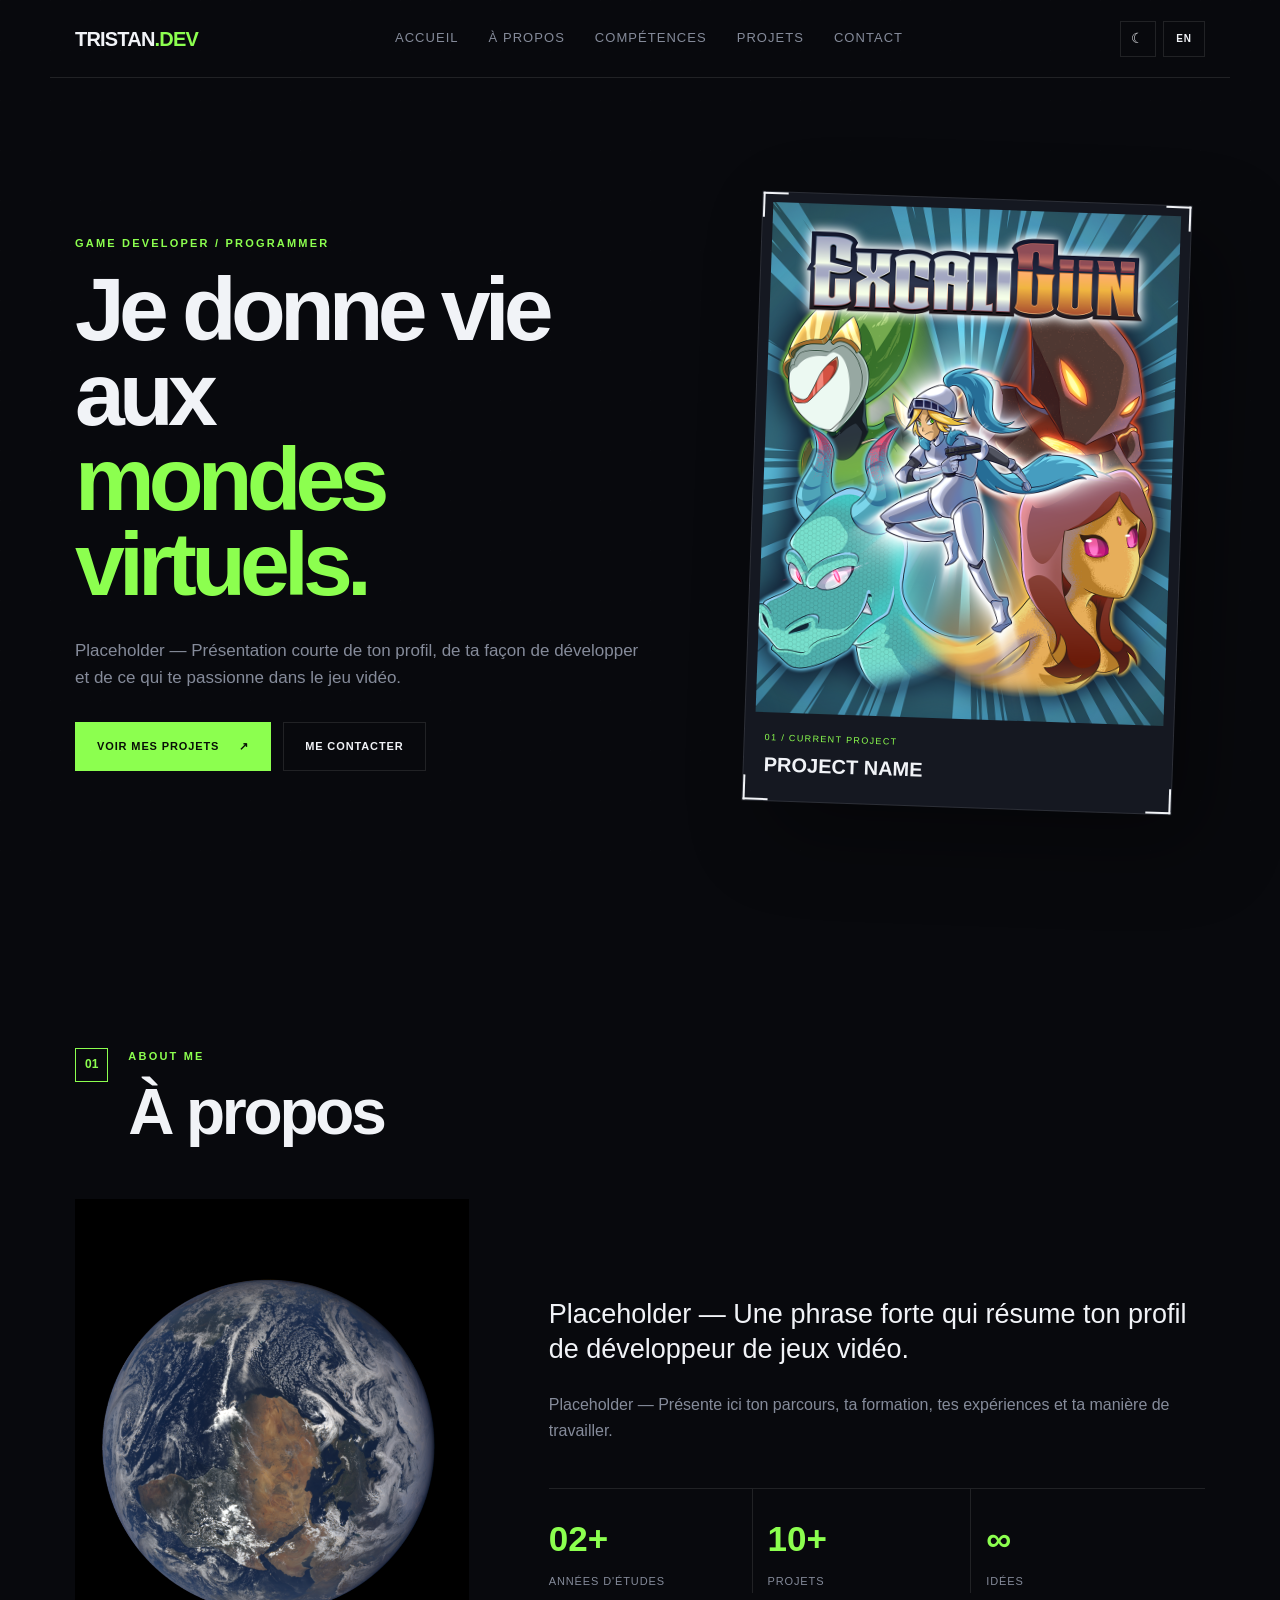
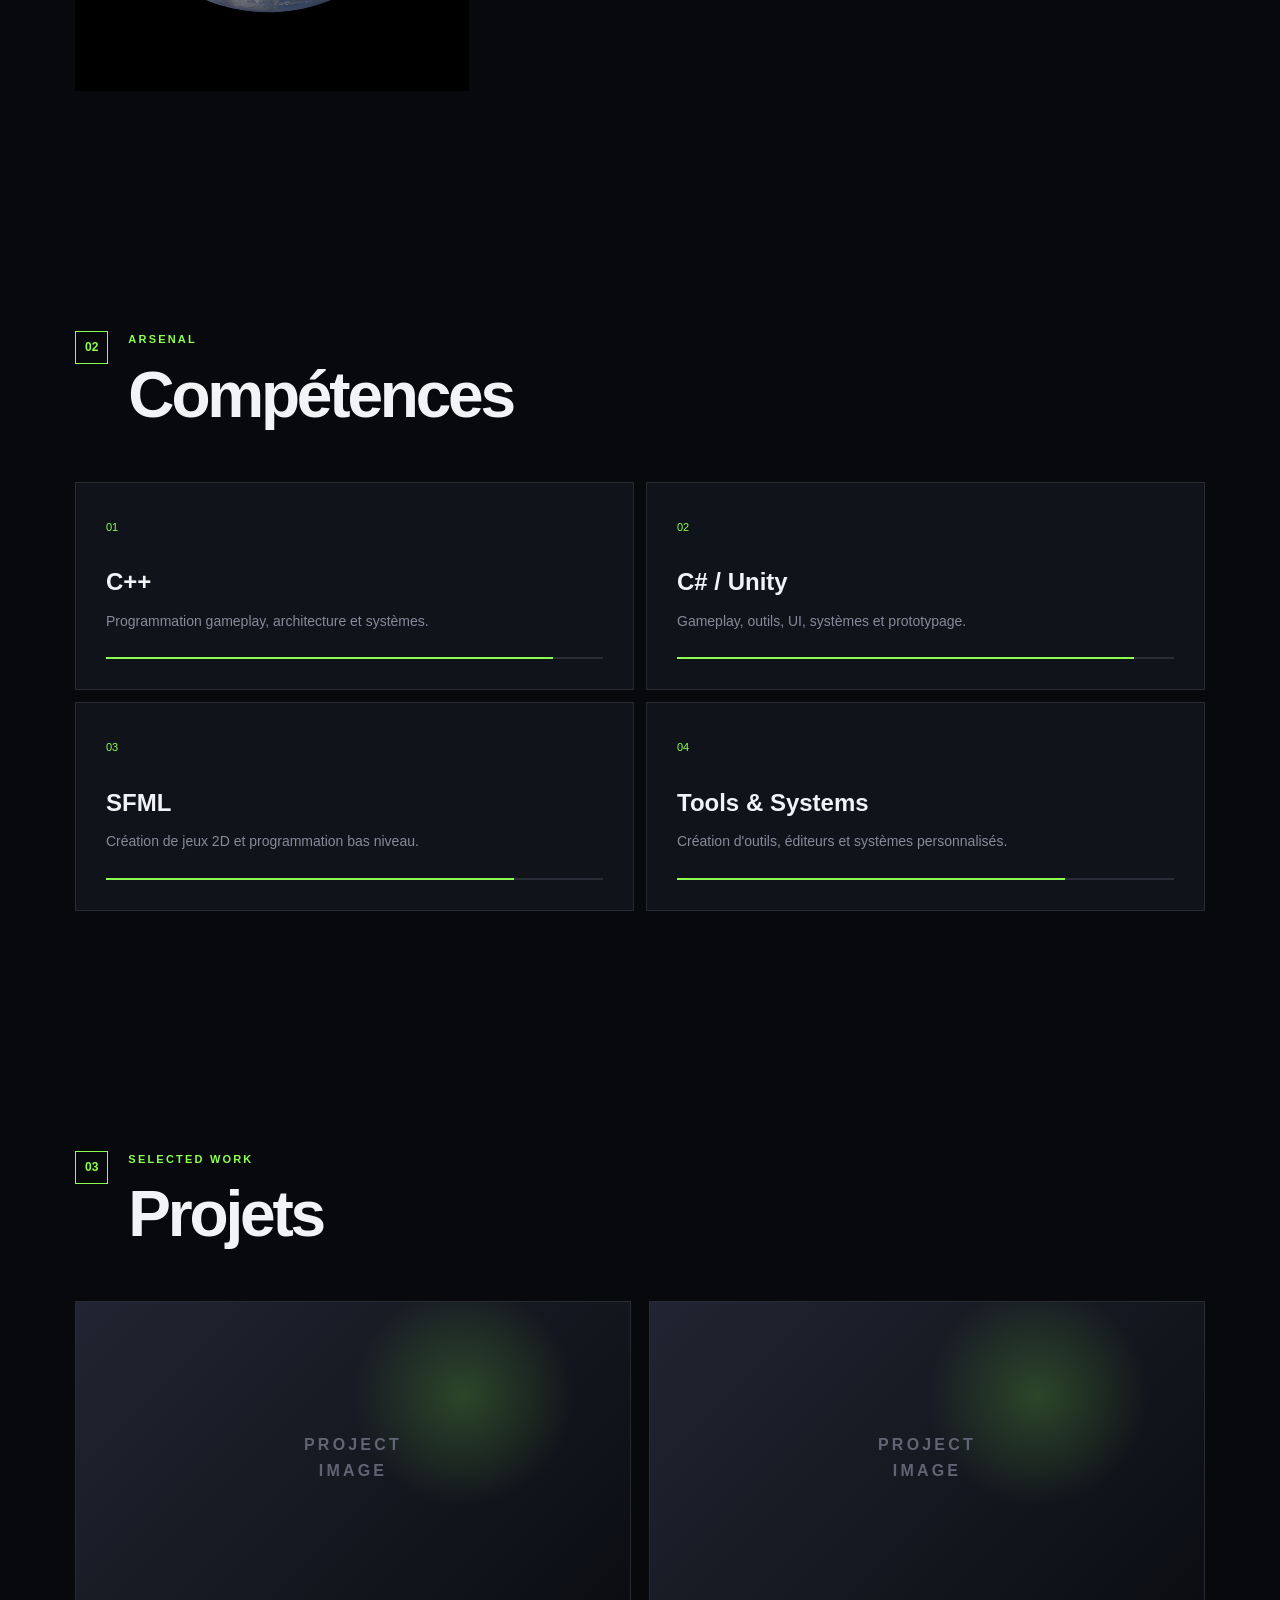
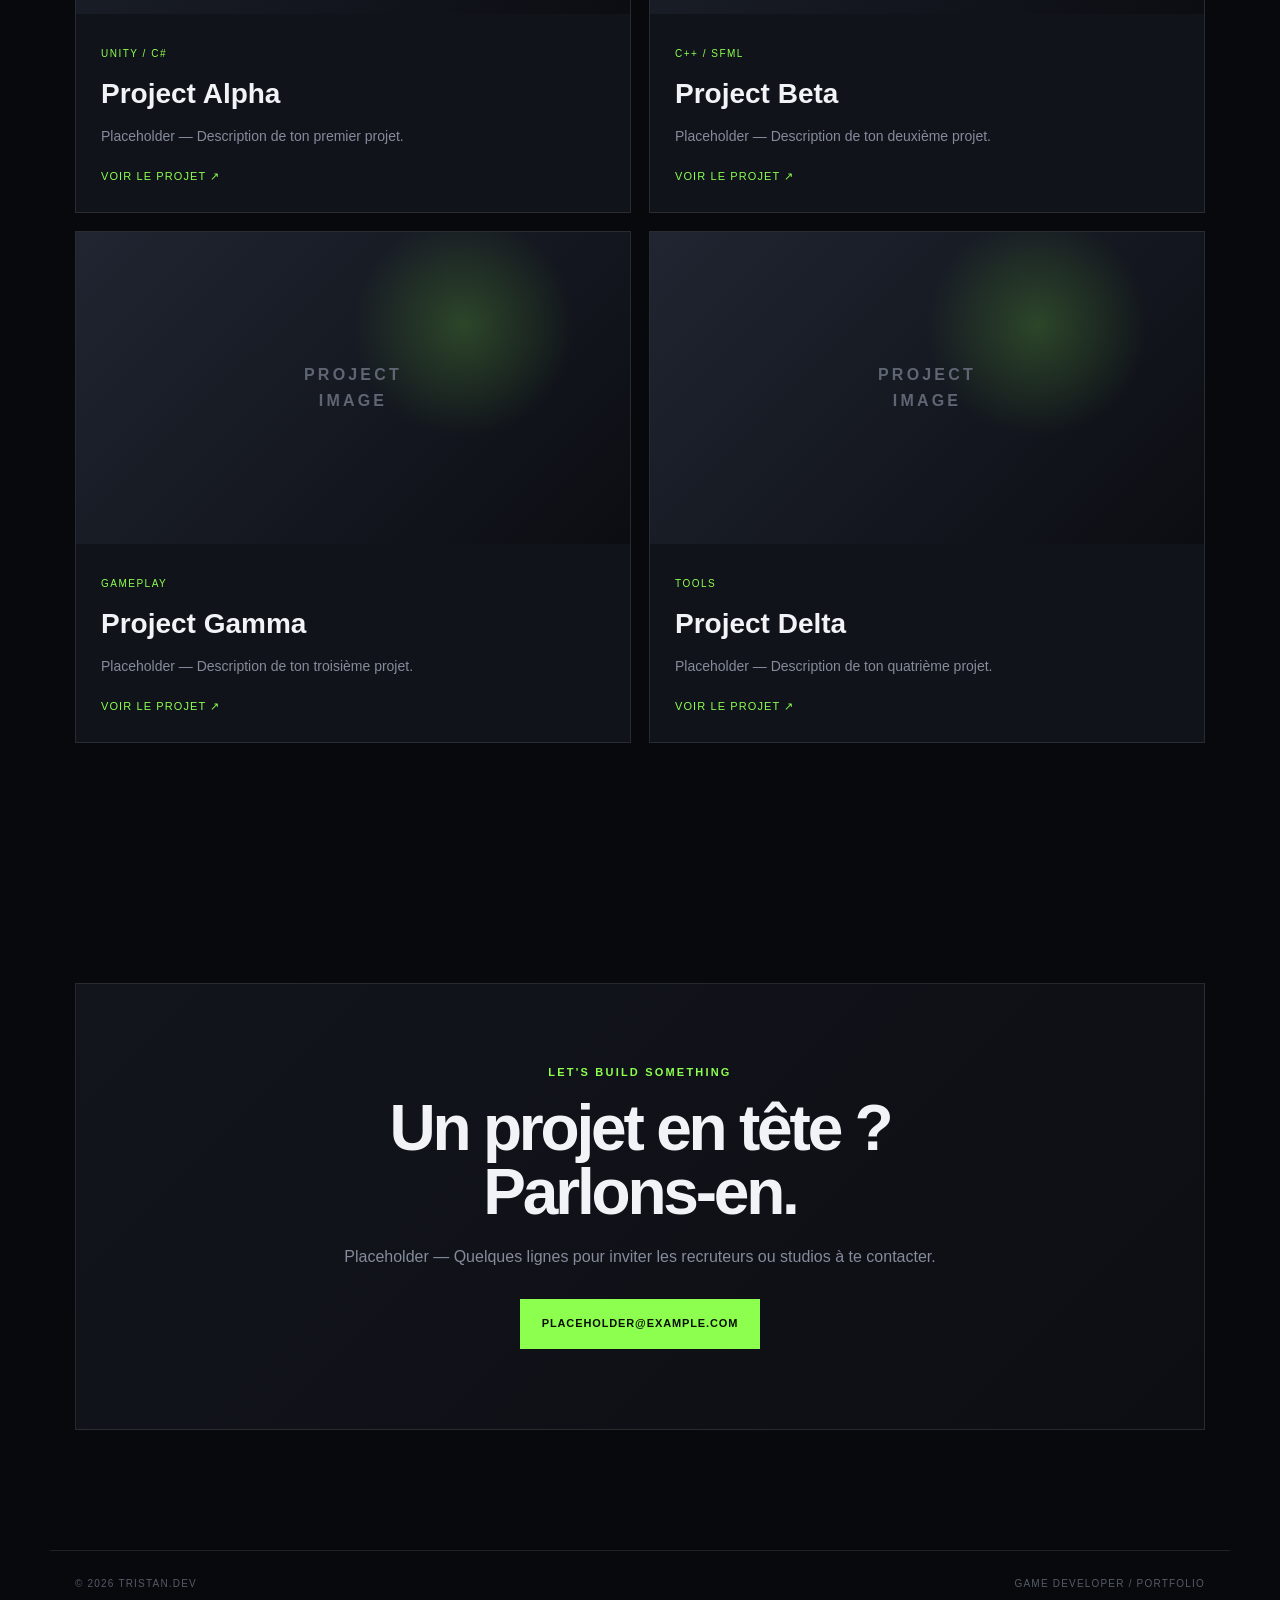
==== index.html @ 1a041ca6 "Update index.html" ====
<!DOCTYPE html>
<html lang="fr">
<head>
    <meta charset="UTF-8">
    <meta name="viewport" content="width=device-width, initial-scale=1.0">
    <meta name="description" content="Portfolio de développeur de jeux vidéo">
    <title>Portfolio — Game Developer</title>
    <link rel="stylesheet" href="css/style.css">
</head>
<body>
    <div class="background-grid"></div>

    <header class="site-header">
        <a href="#home" class="logo">TRISTAN<span>.DEV</span></a>
        <button class="mobile-menu" aria-label="Ouvrir le menu">☰</button>
        <nav class="main-nav">
            <a href="#home" data-i18n="nav-home">Accueil</a>
            <a href="#about" data-i18n="nav-about">À propos</a>
            <a href="#skills" data-i18n="nav-skills">Compétences</a>
            <a href="#projects" data-i18n="nav-projects">Projets</a>
            <a href="#contact" data-i18n="nav-contact">Contact</a>
        </nav>
        <div class="site-controls">
            <button id="theme-toggle" class="control-button" type="button" aria-label="Changer de thème">
                <span id="theme-icon">☾</span>
            </button>
            <button id="language-toggle" class="control-button language-button" type="button" aria-label="Changer de langue">
                <span id="language-label">EN</span>
            </button>
        </div>
    </header>

    <main>
        <section id="home" class="hero section">
            <div class="hero-content">
                <p class="eyebrow" data-content="hero-eyebrow">GAME DEVELOPER / PROGRAMMER</p>
                <h1 data-content="hero-title">Je donne vie aux<br><span>mondes virtuels.</span></h1>
                <p class="hero-text" data-content="hero-text">
                    Placeholder — Présentation courte de ton profil, de ta façon de développer
                    et de ce qui te passionne dans le jeu vidéo.
                </p>
                <div class="hero-actions">
                    <a href="#projects" class="button primary" data-i18n="hero-project-button">Voir mes projets <span>↗</span></a>
                    <a href="#contact" class="button secondary" data-i18n="hero-contact-button">Me contacter</a>
                </div>
            </div>
            <div class="hero-visual">
                <div class="game-card">
                    <div class="card-corner top-left"></div>
                    <div class="card-corner top-right"></div>
                    <div class="card-corner bottom-left"></div>
                    <div class="card-corner bottom-right"></div>
                    <div class="game-card-image placeholder-image" style="background-image:url('assets/Excaligun_display.png');background-size:cover;background-position:center"></div>
                    <div class="game-card-info">
                        <span>01 / CURRENT PROJECT</span>
                        <strong>PROJECT NAME</strong>
                    </div>
                </div>
            </div>
        </section>

        <section id="about" class="section about">
            <div class="section-heading">
                <span class="section-number">01</span>
                <div>
                    <p class="eyebrow" data-i18n="about-eyebrow">ABOUT ME</p>
                    <h2 data-i18n="about-title">À propos</h2>
                </div>
            </div>
            <div class="about-grid">
                    <div class="game-card-image placeholder-image" style="background-image:url('assets/Planete.png');background-size:cover;background-position:center"></div>
                <div class="about-content">
                    <p class="large-text" data-content="about-intro">
                        Placeholder — Une phrase forte qui résume ton profil de développeur de jeux vidéo.
                    </p>
                    <p data-content="about-text">
                        Placeholder — Présente ici ton parcours, ta formation, tes expériences et ta
                        manière de travailler. Tu pourras modifier ce texte directement depuis
                        l'administration.
                    </p>
                    <div class="stats">
                        <div><strong data-content="stat-1-value">02+</strong><span data-content="stat-1-label">Années d'études</span></div>
                        <div><strong data-content="stat-2-value">10+</strong><span data-content="stat-2-label">Projets</span></div>
                        <div><strong data-content="stat-3-value">∞</strong><span data-content="stat-3-label">Idées</span></div>
                    </div>
                </div>
            </div>
        </section>

        <section id="skills" class="section skills">
            <div class="section-heading">
                <span class="section-number">02</span>
                <div>
                    <p class="eyebrow" data-i18n="skills-eyebrow">ARSENAL</p>
                    <h2 data-i18n="skills-title">Compétences</h2>
                </div>
            </div>
            <div class="skills-grid" id="skills-list">
                <article class="skill-card">
                    <span class="skill-index">01</span>
                    <h3>C++</h3>
                    <p>Programmation gameplay, architecture et systèmes.</p>
                    <div class="skill-line"><span style="width: 90%"></span></div>
                </article>
                <article class="skill-card">
                    <span class="skill-index">02</span>
                    <h3>C# / Unity</h3>
                    <p>Gameplay, outils, UI, systèmes et prototypage.</p>
                    <div class="skill-line"><span style="width: 92%"></span></div>
                </article>
                <article class="skill-card">
                    <span class="skill-index">03</span>
                    <h3>SFML</h3>
                    <p>Création de jeux 2D et programmation bas niveau.</p>
                    <div class="skill-line"><span style="width: 82%"></span></div>
                </article>
                <article class="skill-card">
                    <span class="skill-index">04</span>
                    <h3>Tools & Systems</h3>
                    <p>Création d'outils, éditeurs et systèmes personnalisés.</p>
                    <div class="skill-line"><span style="width: 78%"></span></div>
                </article>
            </div>
        </section>

        <section id="projects" class="section projects">
            <div class="section-heading">
                <span class="section-number">03</span>
                <div>
                    <p class="eyebrow" data-i18n="projects-eyebrow">SELECTED WORK</p>
                    <h2 data-i18n="projects-title">Projets</h2>
                </div>
            </div>
            <div class="projects-grid" id="projects-list"></div>
        </section>

        <section id="contact" class="section contact">
            <div class="contact-box">
                <p class="eyebrow" data-i18n="contact-eyebrow">LET'S BUILD SOMETHING</p>
                <h2 data-content="contact-title">Un projet en tête ?<br><span>Parlons-en.</span></h2>
                <p data-content="contact-text">
                    Placeholder — Quelques lignes pour inviter les recruteurs ou studios à te contacter.
                </p>
                <a class="button primary" data-content-href="contact-email" href="mailto:placeholder@example.com">
                    placeholder@example.com <span>↗</span>
                </a>
            </div>
        </section>
    </main>

    <footer>
        <span>© <span id="year"></span> TRISTAN.DEV</span>
        <span>GAME DEVELOPER / PORTFOLIO</span>
    </footer>

    <script src="js/main.js"></script>
</body>
</html>
---- css/style.css ----
:root {
    --bg: #08090d;
    --bg-light: #10121a;
    --panel: #11131b;
    --panel-hover: #171a24;
    --text: #f1f3f7;
    --muted: #858b9a;
    --accent: #8cff4f;
    --accent-dark: #5dbd32;
    --border: rgba(255,255,255,.10);
    --max-width: 1180px;
}

* { box-sizing: border-box; margin: 0; padding: 0; }
html { scroll-behavior: smooth; }
body {
    background: var(--bg);
    color: var(--text);
    font-family: Inter, Arial, sans-serif;
    line-height: 1.6;
    overflow-x: hidden;
}
a { color: inherit; text-decoration: none; }
button, input, textarea { font: inherit; }
.background-grid {
    position: fixed; inset: 0; pointer-events: none; opacity: .28; z-index: -1;
    background-image: linear-gradient(rgba(255,255,255,.025) 1px, transparent 1px),
                      linear-gradient(90deg, rgba(255,255,255,.025) 1px, transparent 1px);
    background-size: 50px 50px;
}
.site-header {
    height: 78px; display: flex; align-items: center; justify-content: space-between;
    max-width: var(--max-width); margin: auto; padding: 0 25px;
    border-bottom: 1px solid var(--border);
}
.logo { font-weight: 900; letter-spacing: -.04em; font-size: 20px; }
.logo span, h1 span, h2 span { color: var(--accent); }
.main-nav { display: flex; gap: 30px; }
.main-nav a { color: var(--muted); font-size: 13px; text-transform: uppercase; letter-spacing: .08em; transition: color .2s; }
.main-nav a:hover { color: var(--accent); }
.mobile-menu { display: none; background: none; border: 0; color: white; font-size: 24px; }
.section { max-width: var(--max-width); margin: auto; padding: 120px 25px; }
.hero { min-height: calc(100vh - 78px); display: grid; grid-template-columns: 1.1fr .9fr; align-items: center; gap: 70px; }
.eyebrow { color: var(--accent); font-size: 11px; letter-spacing: .2em; font-weight: 800; margin-bottom: 14px; }
h1 { font-size: clamp(48px, 7vw, 90px); line-height: .95; letter-spacing: -.065em; }
.hero-text { color: var(--muted); max-width: 580px; margin: 30px 0; font-size: 17px; }
.hero-actions { display: flex; gap: 12px; flex-wrap: wrap; }
.button {
    display: inline-flex; align-items: center; gap: 20px; padding: 15px 21px;
    border: 1px solid var(--border); text-transform: uppercase; letter-spacing: .08em;
    font-size: 11px; font-weight: 800; transition: .2s;
}
.button.primary { background: var(--accent); color: #081006; border-color: var(--accent); }
.button.primary:hover { background: white; border-color: white; }
.button.secondary:hover { border-color: var(--accent); color: var(--accent); }
.hero-visual { display: flex; justify-content: center; }
.game-card {
    width: min(100%, 430px); padding: 10px; background: #151821;
    border: 1px solid var(--border); transform: rotate(2deg); position: relative;
    box-shadow: 30px 30px 80px rgba(0,0,0,.35);
}
.placeholder-image {
    background:
      radial-gradient(circle at 70% 30%, rgba(140,255,79,.20), transparent 25%),
      linear-gradient(135deg, #202531, #0b0d12);
    display: grid; place-items: center; color: #5f6573;
    text-align: center; font-weight: 900; letter-spacing: .2em;
}
.game-card-image { aspect-ratio: 4/5; }
.game-card-info { padding: 18px 10px 10px; display: grid; gap: 4px; }
.game-card-info span { font-size: 9px; color: var(--accent); letter-spacing: .15em; }
.game-card-info strong { font-size: 20px; }
.card-corner { position: absolute; width: 25px; height: 25px; border-color: var(--accent); z-index: 2; }
.top-left { top: 0; left: 0; border-top: 2px solid; border-left: 2px solid; }
.top-right { top: 0; right: 0; border-top: 2px solid; border-right: 2px solid; }
.bottom-left { bottom: 0; left: 0; border-bottom: 2px solid; border-left: 2px solid; }
.bottom-right { bottom: 0; right: 0; border-bottom: 2px solid; border-right: 2px solid; }
.section-heading { display: flex; gap: 20px; align-items: flex-start; margin-bottom: 55px; }
.section-number { font-size: 12px; color: var(--accent); font-weight: 800; border: 1px solid var(--accent); padding: 6px 9px; }
h2 { font-size: clamp(38px, 5vw, 64px); line-height: 1; letter-spacing: -.05em; }
.about-grid { display: grid; grid-template-columns: .75fr 1.25fr; gap: 80px; align-items: center; }
.about-image { aspect-ratio: 4/5; max-height: 500px; }
.large-text { font-size: 27px; line-height: 1.3; margin-bottom: 25px; }
.about-content > p:not(.large-text) { color: var(--muted); }
.stats { display: grid; grid-template-columns: repeat(3, 1fr); margin-top: 45px; border-top: 1px solid var(--border); }
.stats div { padding: 22px 15px 0 0; border-right: 1px solid var(--border); margin-right: 15px; }
.stats div:last-child { border: 0; }
.stats strong { display: block; font-size: 35px; color: var(--accent); }
.stats span { color: var(--muted); font-size: 11px; text-transform: uppercase; letter-spacing: .08em; }
.skills-grid { display: grid; grid-template-columns: repeat(2, 1fr); gap: 12px; }
.skill-card { background: var(--panel); border: 1px solid var(--border); padding: 30px; transition: .25s; }
.skill-card:hover { background: var(--panel-hover); transform: translateY(-4px); border-color: rgba(140,255,79,.35); }
.skill-index { color: var(--accent); font-size: 11px; }
.skill-card h3 { margin: 25px 0 8px; font-size: 24px; }
.skill-card p { color: var(--muted); font-size: 14px; }
.skill-line { height: 2px; background: #292d38; margin-top: 25px; }
.skill-line span { display: block; height: 100%; background: var(--accent); }
.projects-grid { display: grid; grid-template-columns: repeat(2, 1fr); gap: 18px; }
.project-card { border: 1px solid var(--border); background: var(--panel); overflow: hidden; transition: .25s; }
.project-card:hover { transform: translateY(-5px); border-color: rgba(140,255,79,.4); }
.project-image { aspect-ratio: 16/9; }
.project-body { padding: 25px; }
.project-meta { color: var(--accent); font-size: 10px; text-transform: uppercase; letter-spacing: .15em; }
.project-body h3 { font-size: 28px; margin: 8px 0; }
.project-body p { color: var(--muted); font-size: 14px; }
.project-link { display: inline-block; margin-top: 20px; font-size: 11px; color: var(--accent); text-transform: uppercase; letter-spacing: .1em; }
.contact-box { border: 1px solid var(--border); background: linear-gradient(135deg, #12151c, #0c0e13); padding: 80px; text-align: center; }
.contact-box h2 { margin-bottom: 20px; }
.contact-box p:not(.eyebrow) { color: var(--muted); max-width: 600px; margin: auto auto 30px; }
footer { max-width: var(--max-width); margin: auto; padding: 25px; border-top: 1px solid var(--border); display: flex; justify-content: space-between; color: #555b68; font-size: 10px; letter-spacing: .12em; }
@media(max-width: 800px) {
    .main-nav { display: none; position: absolute; top: 78px; left: 0; right: 0; background: #090a0e; padding: 20px 25px; flex-direction: column; border-bottom: 1px solid var(--border); z-index: 10; }
    .main-nav.open { display: flex; }
    .mobile-menu { display: block; }
    .hero { grid-template-columns: 1fr; padding-top: 80px; }
    .hero-visual { display: none; }
    .about-grid { grid-template-columns: 1fr; gap: 35px; }
    .about-image { max-width: 350px; }
    .skills-grid, .projects-grid { grid-template-columns: 1fr; }
    .contact-box { padding: 45px 25px; }
}


/* Theme & language controls */
.site-controls {
    display: flex;
    align-items: center;
    gap: 7px;
    margin-left: 20px;
}
.control-button {
    width: 36px;
    height: 36px;
    border: 1px solid var(--border);
    background: transparent;
    color: var(--text);
    display: grid;
    place-items: center;
    cursor: pointer;
    font-size: 14px;
    transition: .2s;
}
.control-button:hover {
    border-color: var(--accent);
    color: var(--accent);
}
.language-button {
    width: 42px;
    font-size: 10px;
    font-weight: 800;
    letter-spacing: .08em;
}
body.light-theme {
    --bg: #f2f3f5;
    --bg-light: #ffffff;
    --panel: #ffffff;
    --panel-hover: #f7f8fa;
    --text: #111318;
    --muted: #646a76;
    --border: rgba(0,0,0,.12);
}
body.light-theme .background-grid {
    opacity: .45;
    background-image:
        linear-gradient(rgba(0,0,0,.035) 1px, transparent 1px),
        linear-gradient(90deg, rgba(0,0,0,.035) 1px, transparent 1px);
}
body.light-theme .game-card {
    background: #e7e9ed;
    box-shadow: 30px 30px 80px rgba(0,0,0,.10);
}
body.light-theme .placeholder-image {
    background:
        radial-gradient(circle at 70% 30%, rgba(93,189,50,.18), transparent 25%),
        linear-gradient(135deg, #e5e7eb, #f7f8fa);
    color: #8b919d;
}
body.light-theme .skill-line {
    background: #dfe2e7;
}
body.light-theme .contact-box {
    background: linear-gradient(135deg, #ffffff, #eef0f3);
}
@media(max-width: 800px) {
    .site-controls {
        margin-left: auto;
        margin-right: 12px;
    }
}
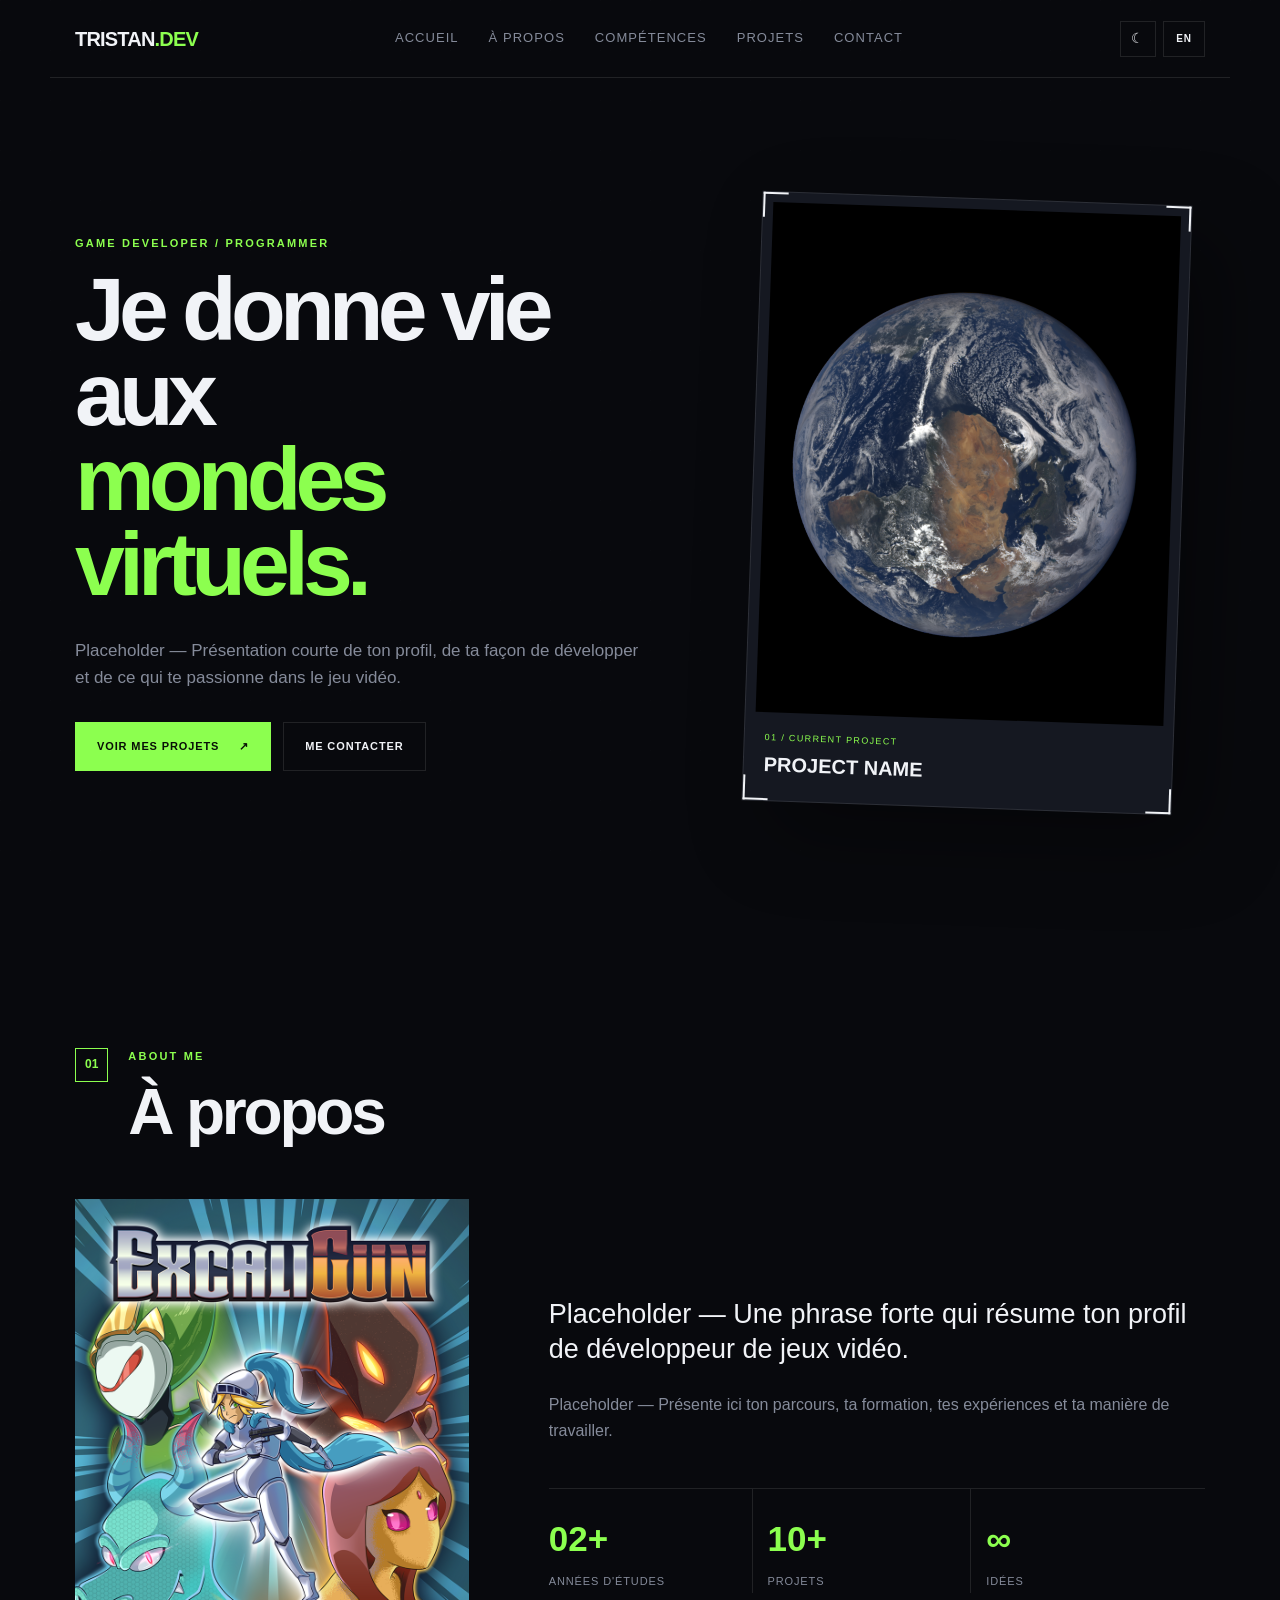
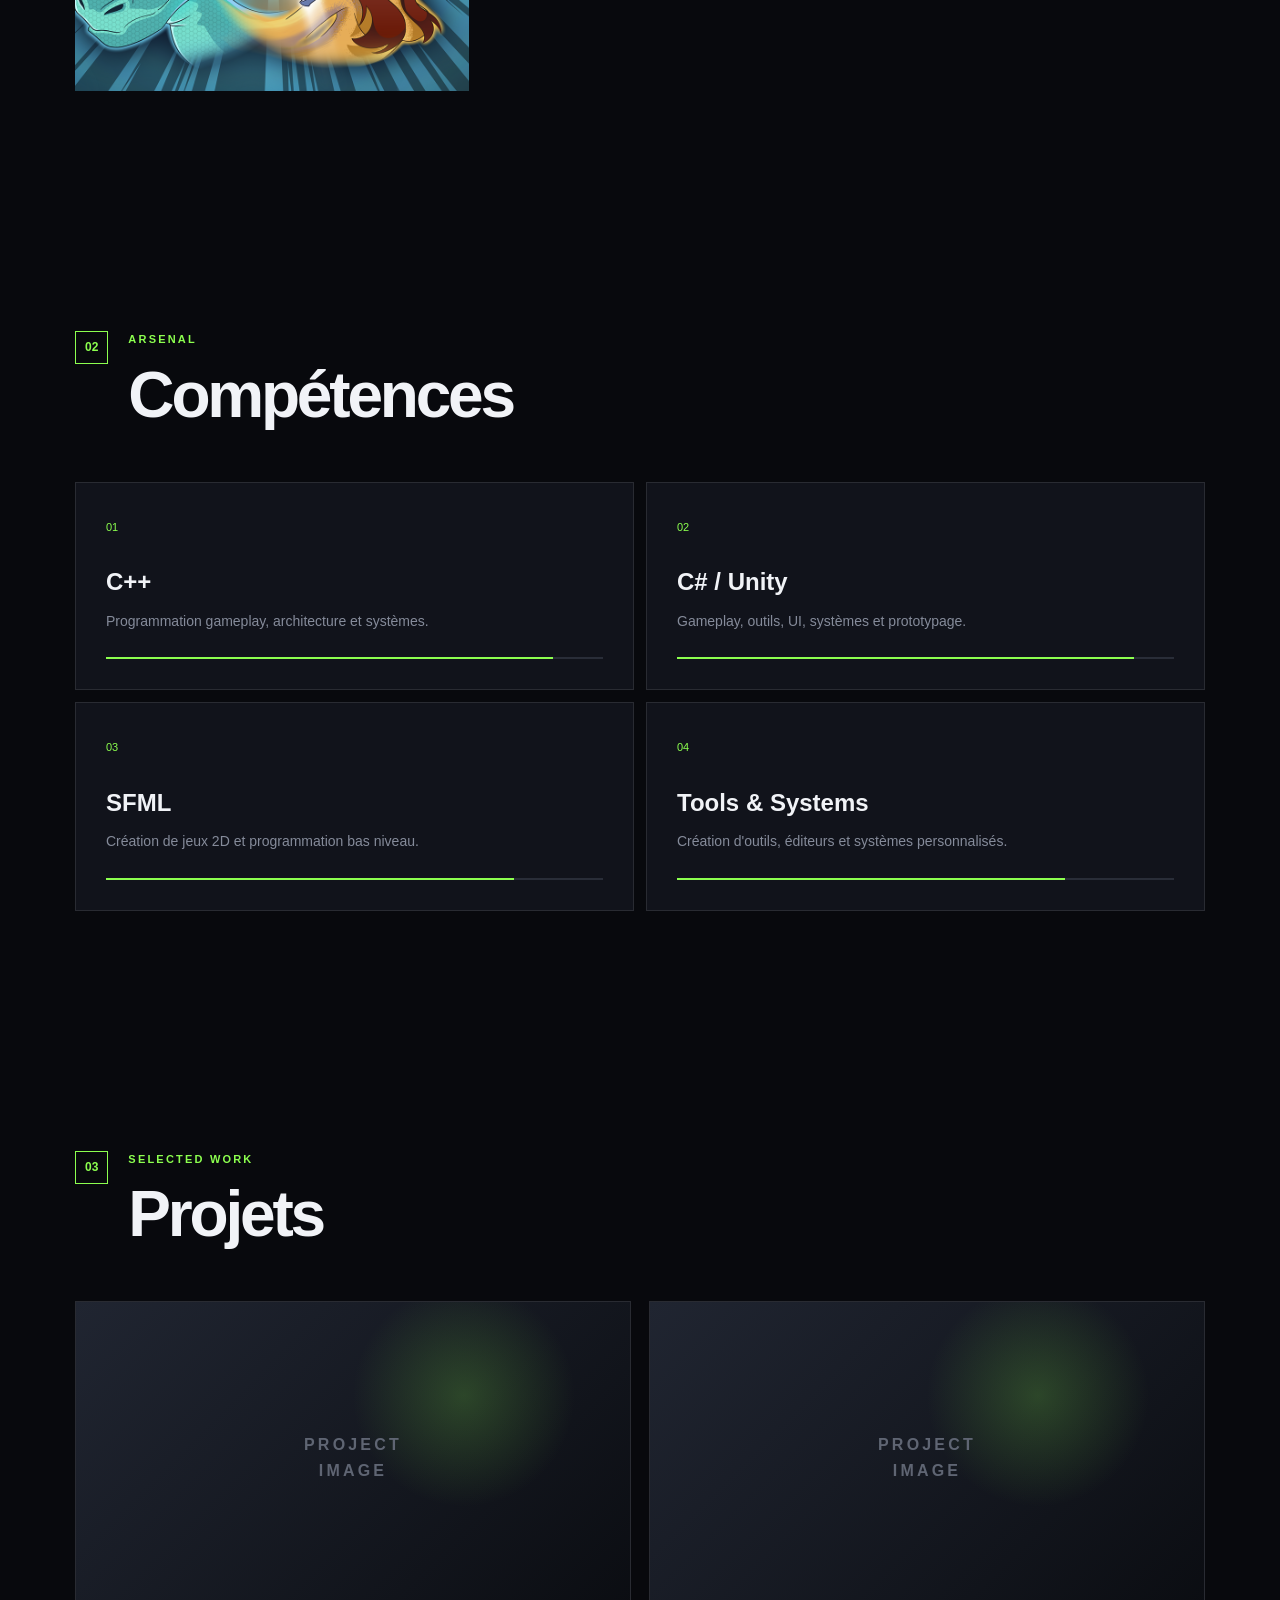
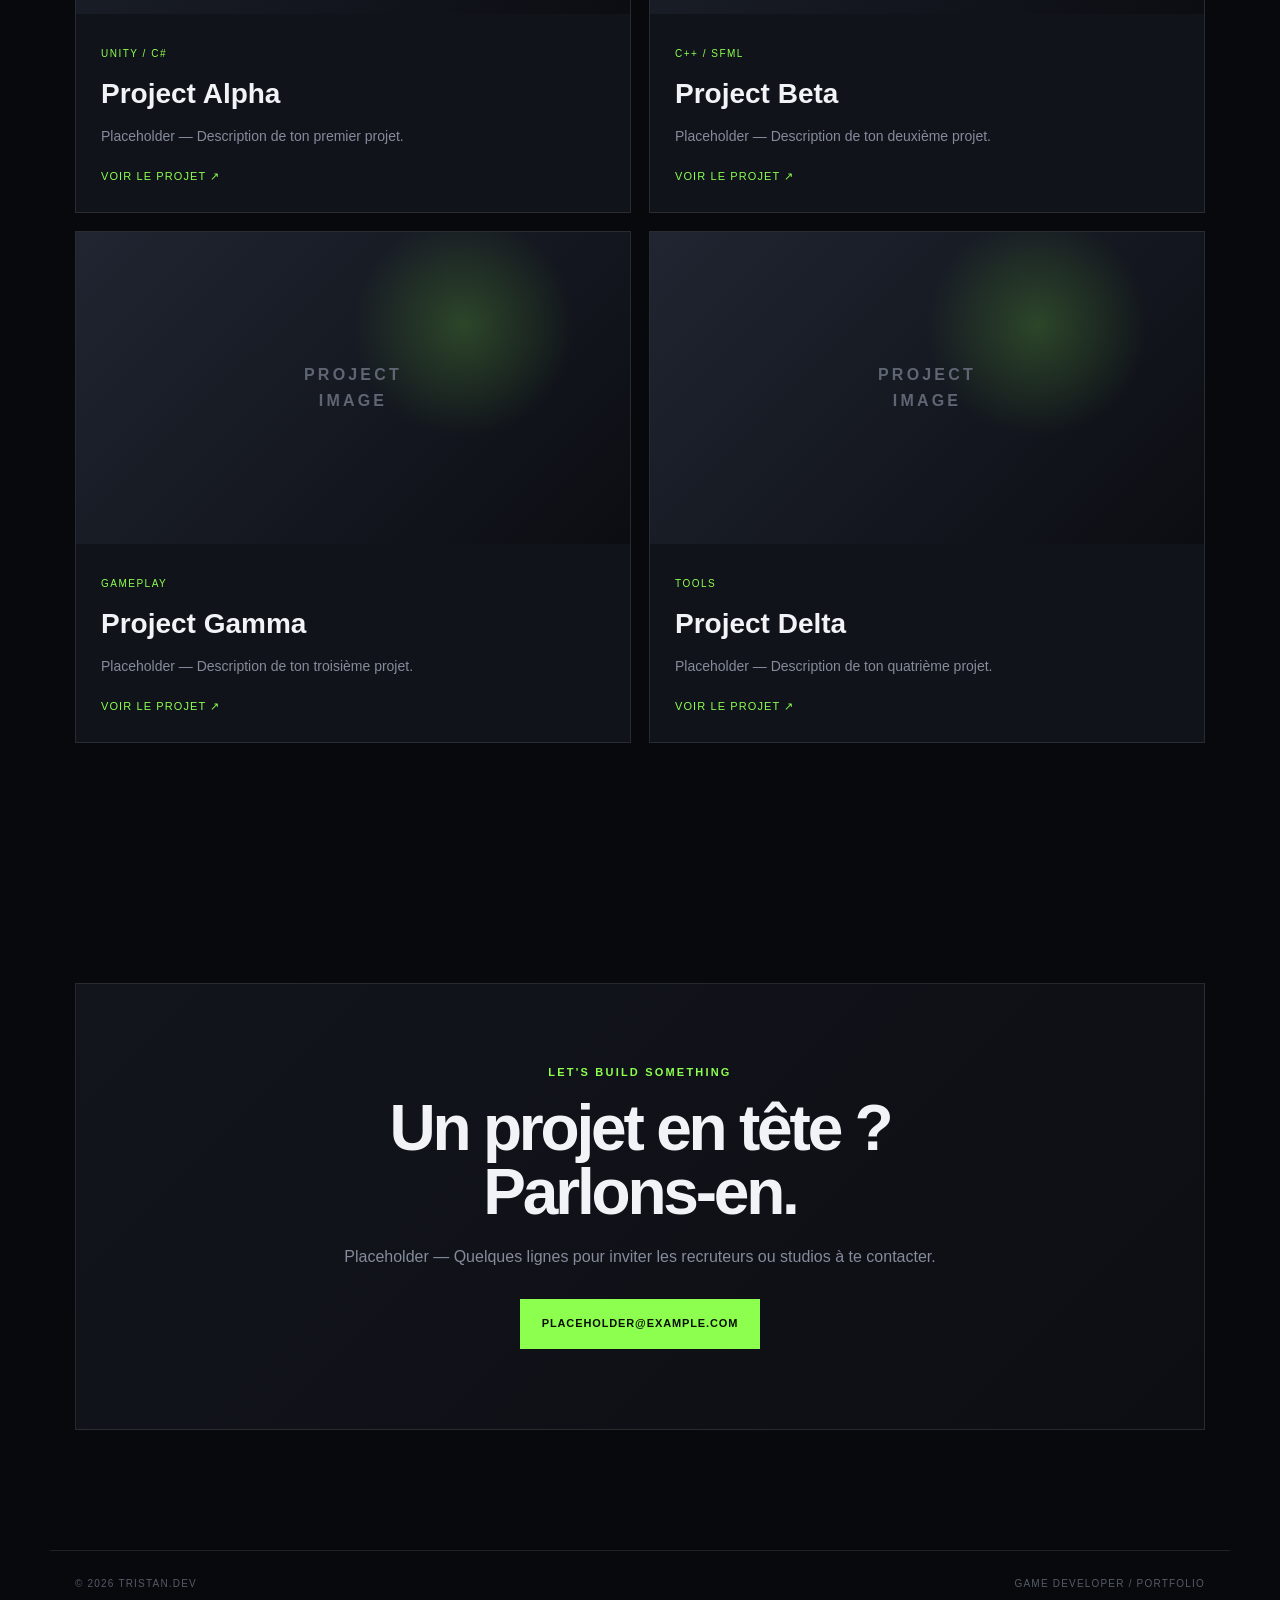
==== commit 3b891b18: "Update index.html" ====
--- a/index.html
+++ b/index.html
@@ -50,7 +50,7 @@
                     <div class="card-corner top-right"></div>
                     <div class="card-corner bottom-left"></div>
                     <div class="card-corner bottom-right"></div>
-                    <div class="game-card-image placeholder-image" style="background-image:url('assets/Excaligun_display.png');background-size:cover;background-position:center"></div>
+                    <div class="game-card-image placeholder-image" style="background-image:url('assets/Planete.png');background-size:cover;background-position:center"></div>
                     <div class="game-card-info">
                         <span>01 / CURRENT PROJECT</span>
                         <strong>PROJECT NAME</strong>
@@ -68,7 +68,7 @@
                 </div>
             </div>
             <div class="about-grid">
-                    <div class="game-card-image placeholder-image" style="background-image:url('assets/Planete.png');background-size:cover;background-position:center"></div>
+                    <div class="game-card-image placeholder-image" style="background-image:url('assets/Excaligun_display.png');background-size:cover;background-position:center"></div>
                 <div class="about-content">
                     <p class="large-text" data-content="about-intro">
                         Placeholder — Une phrase forte qui résume ton profil de développeur de jeux vidéo.
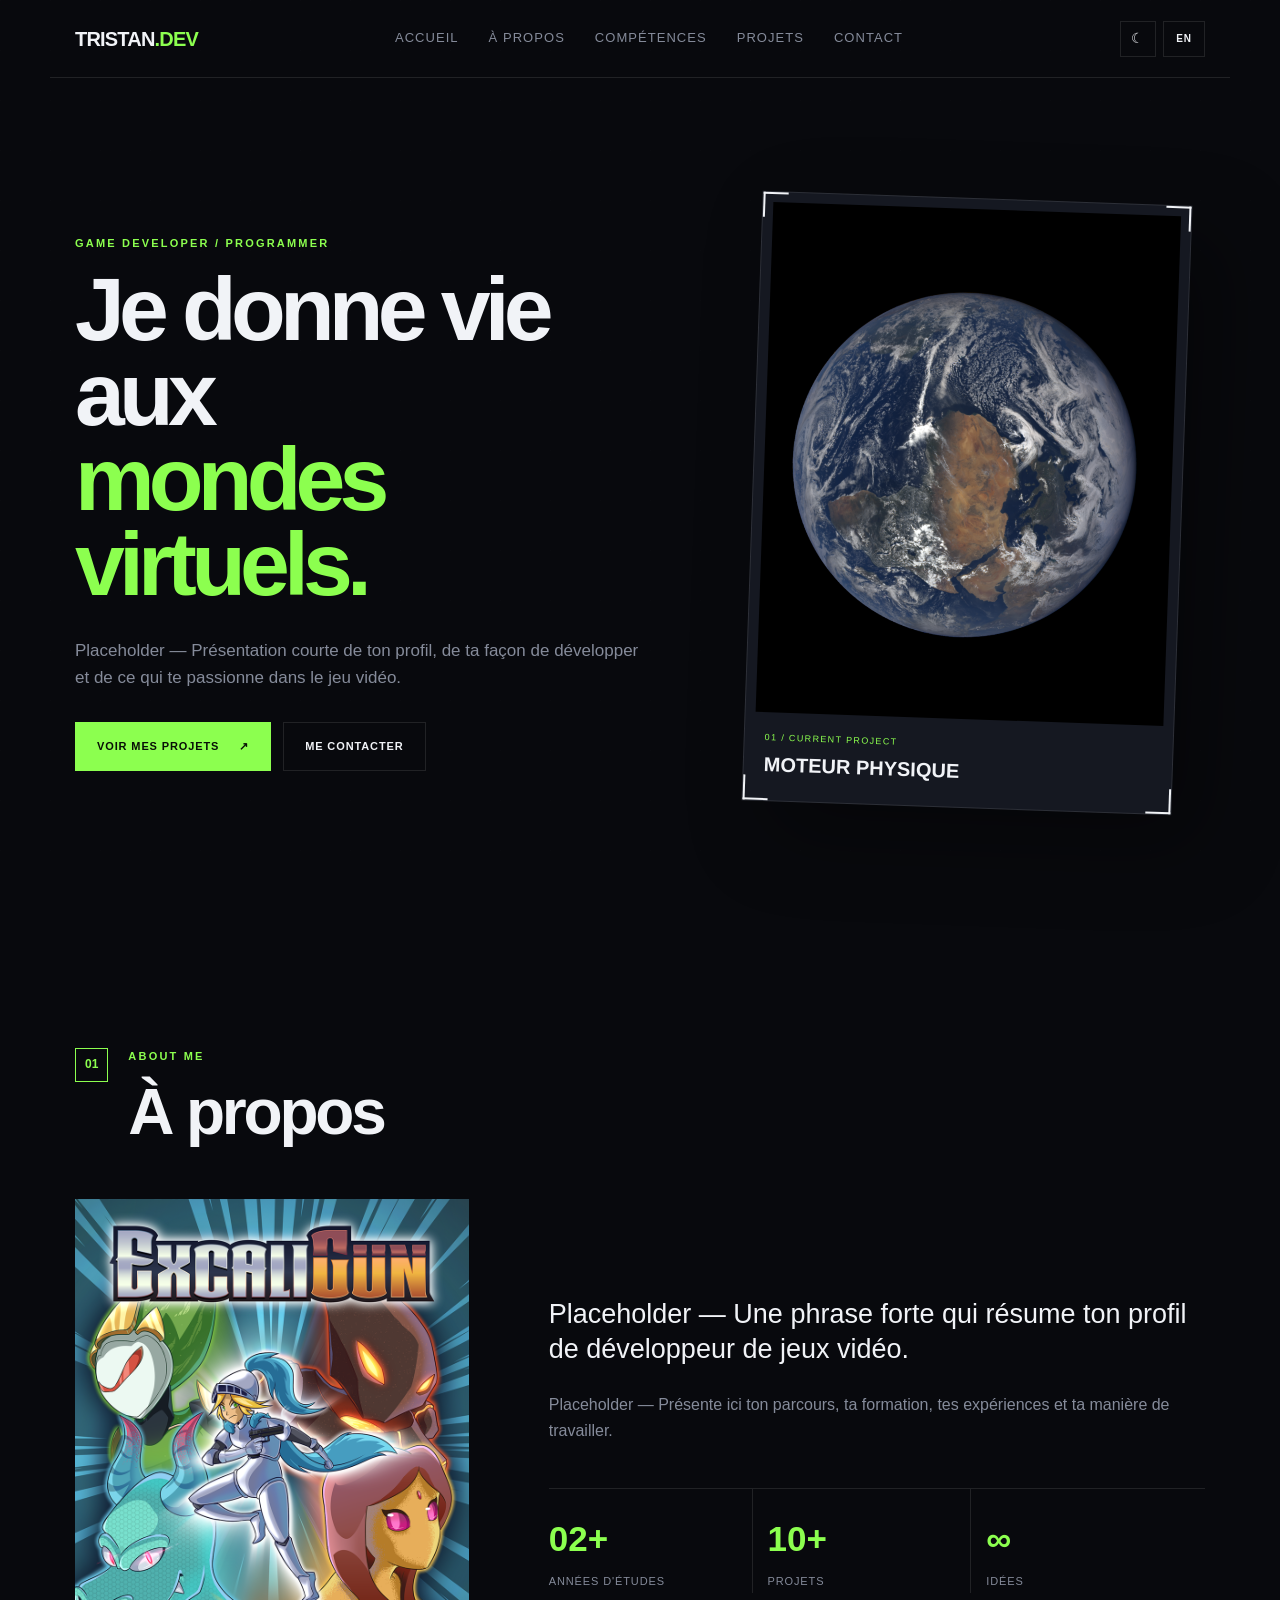
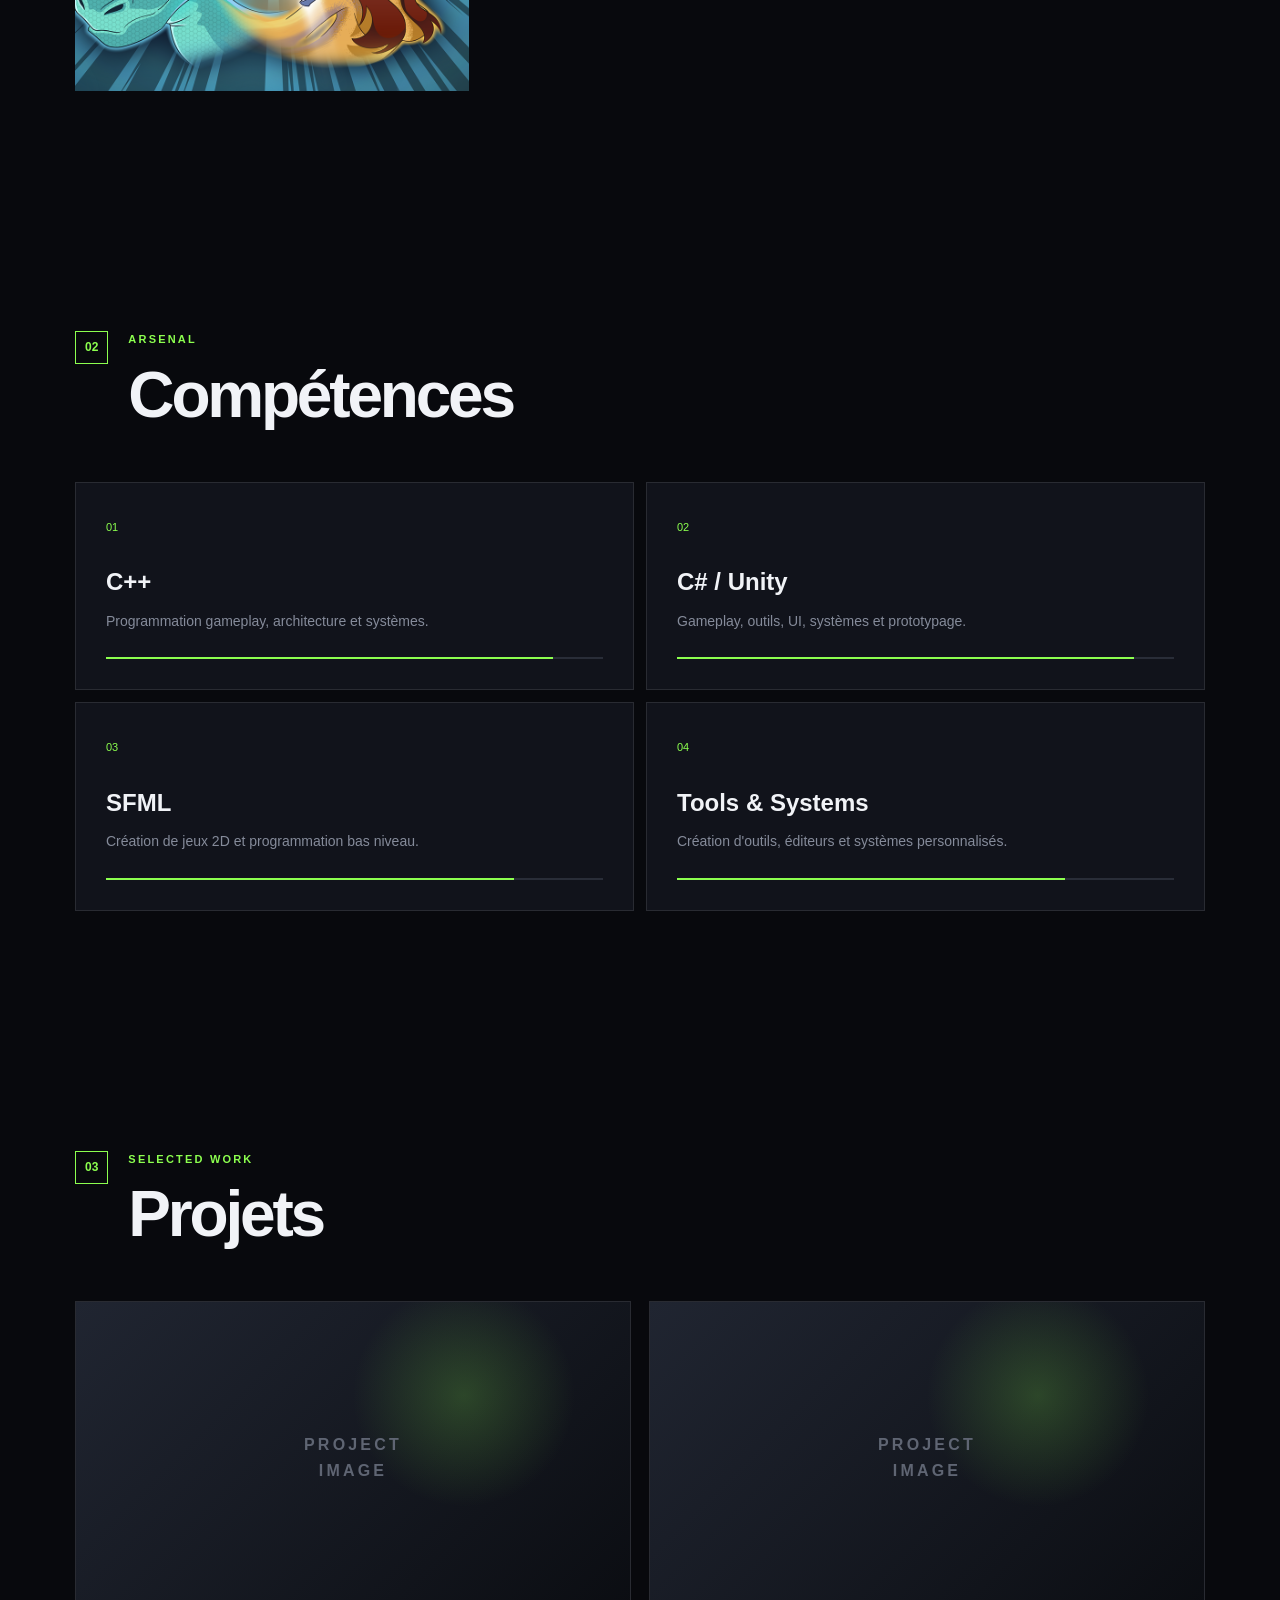
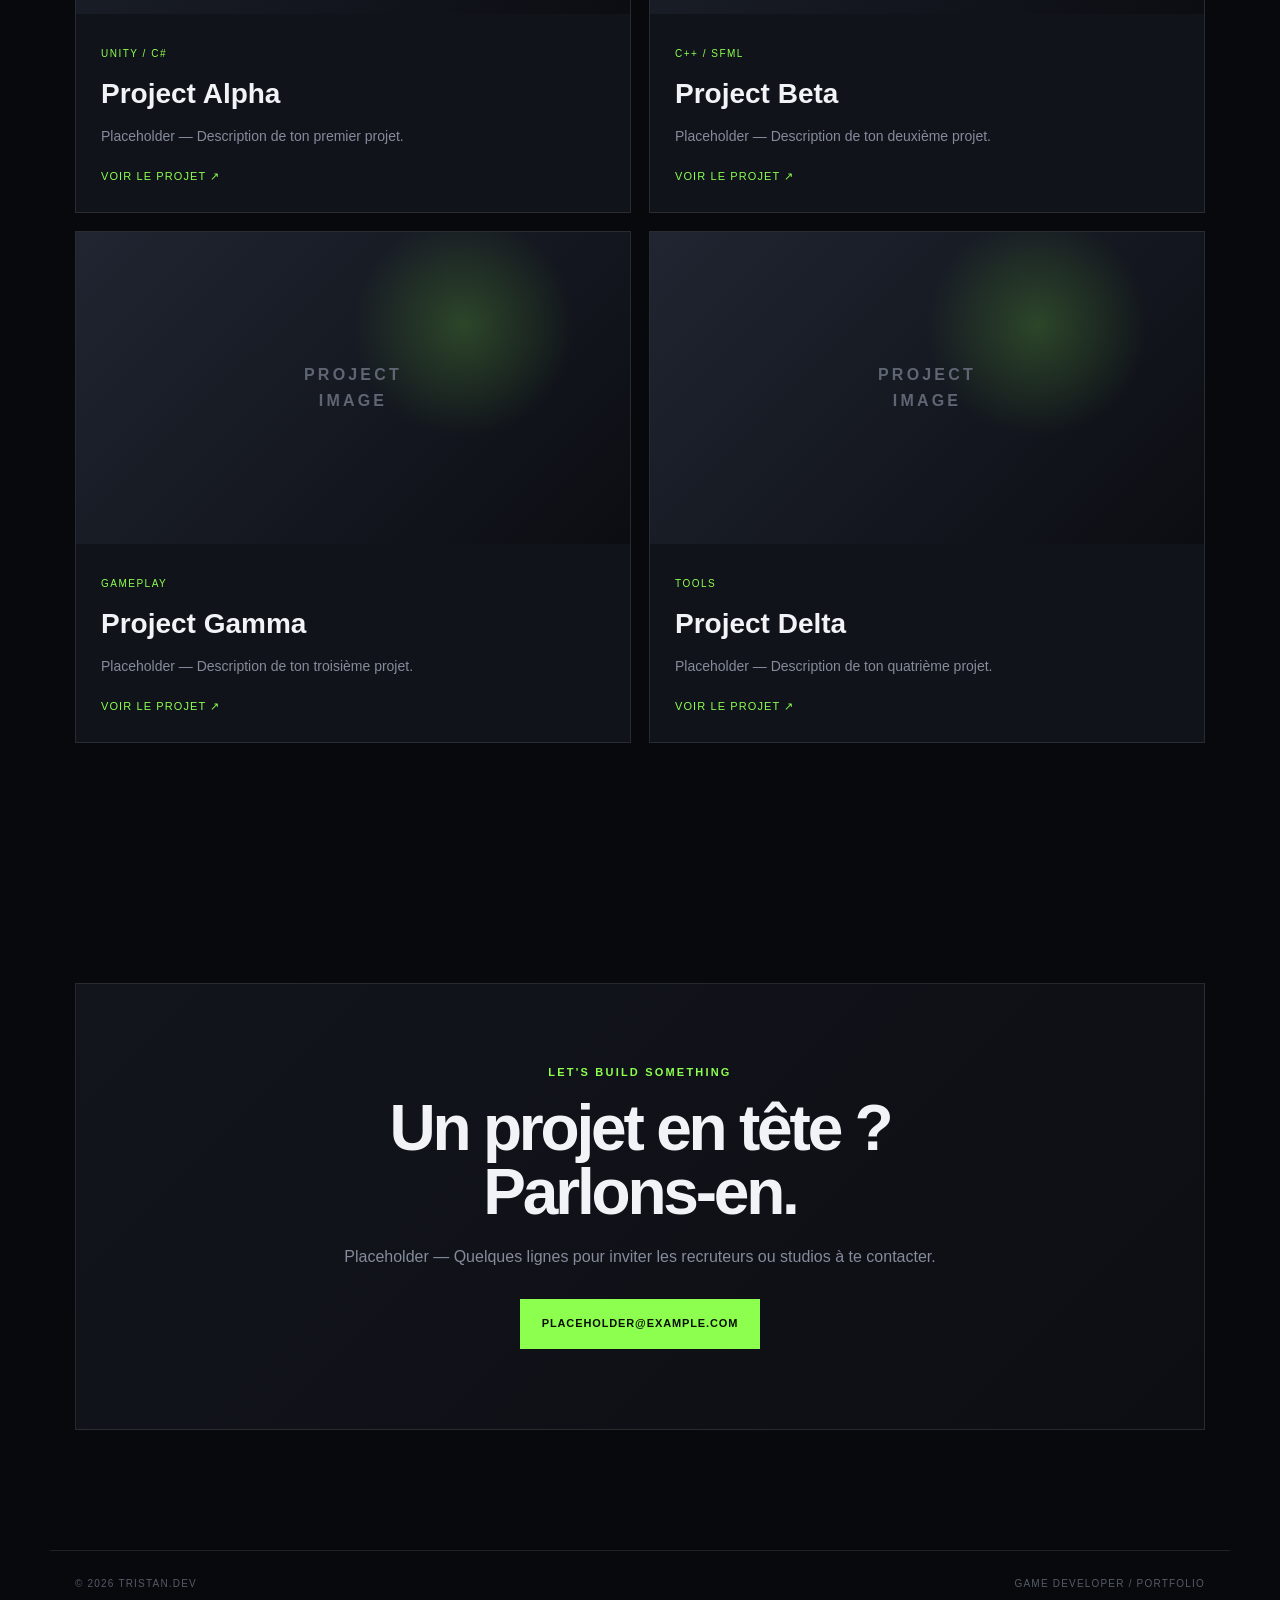
==== commit ae789d30: "Update index.html" ====
--- a/index.html
+++ b/index.html
@@ -53,7 +53,7 @@
                     <div class="game-card-image placeholder-image" style="background-image:url('assets/Planete.png');background-size:cover;background-position:center"></div>
                     <div class="game-card-info">
                         <span>01 / CURRENT PROJECT</span>
-                        <strong>PROJECT NAME</strong>
+                        <strong>MOTEUR PHYSIQUE</strong>
                     </div>
                 </div>
             </div>
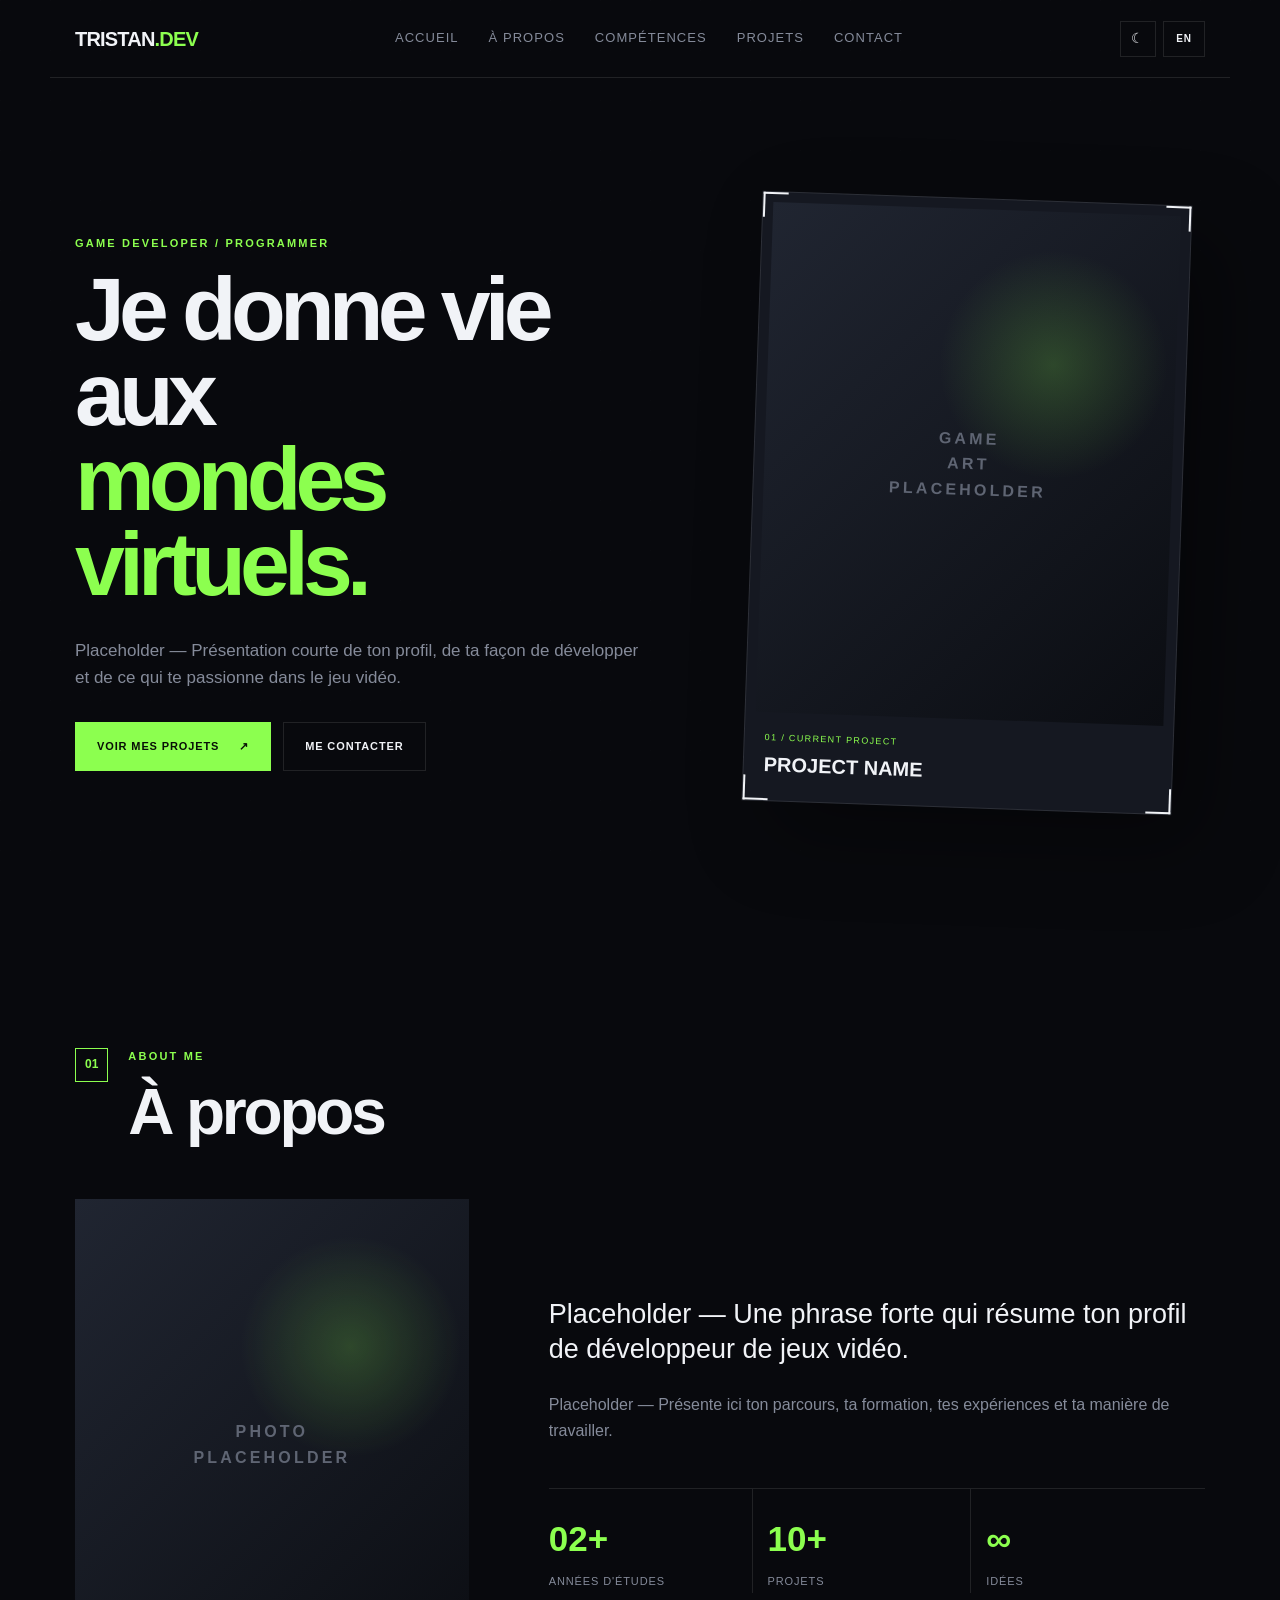
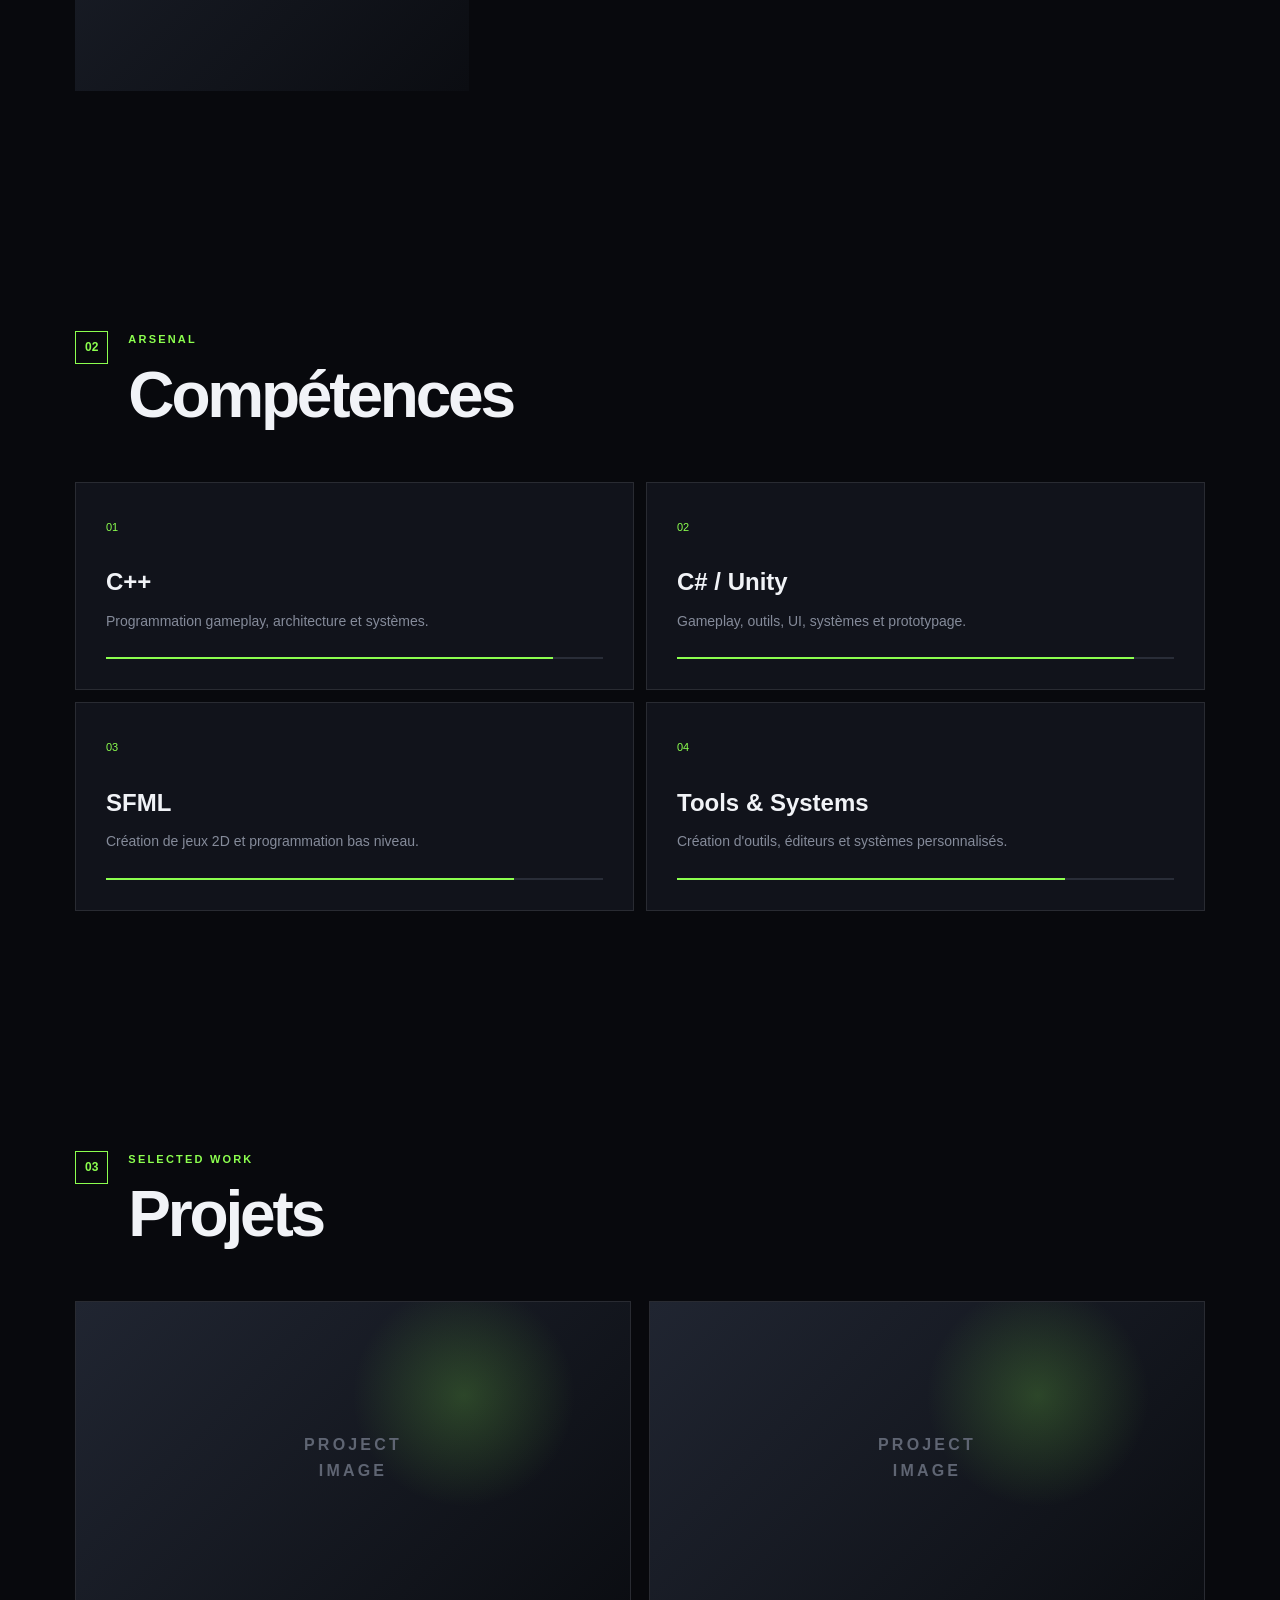
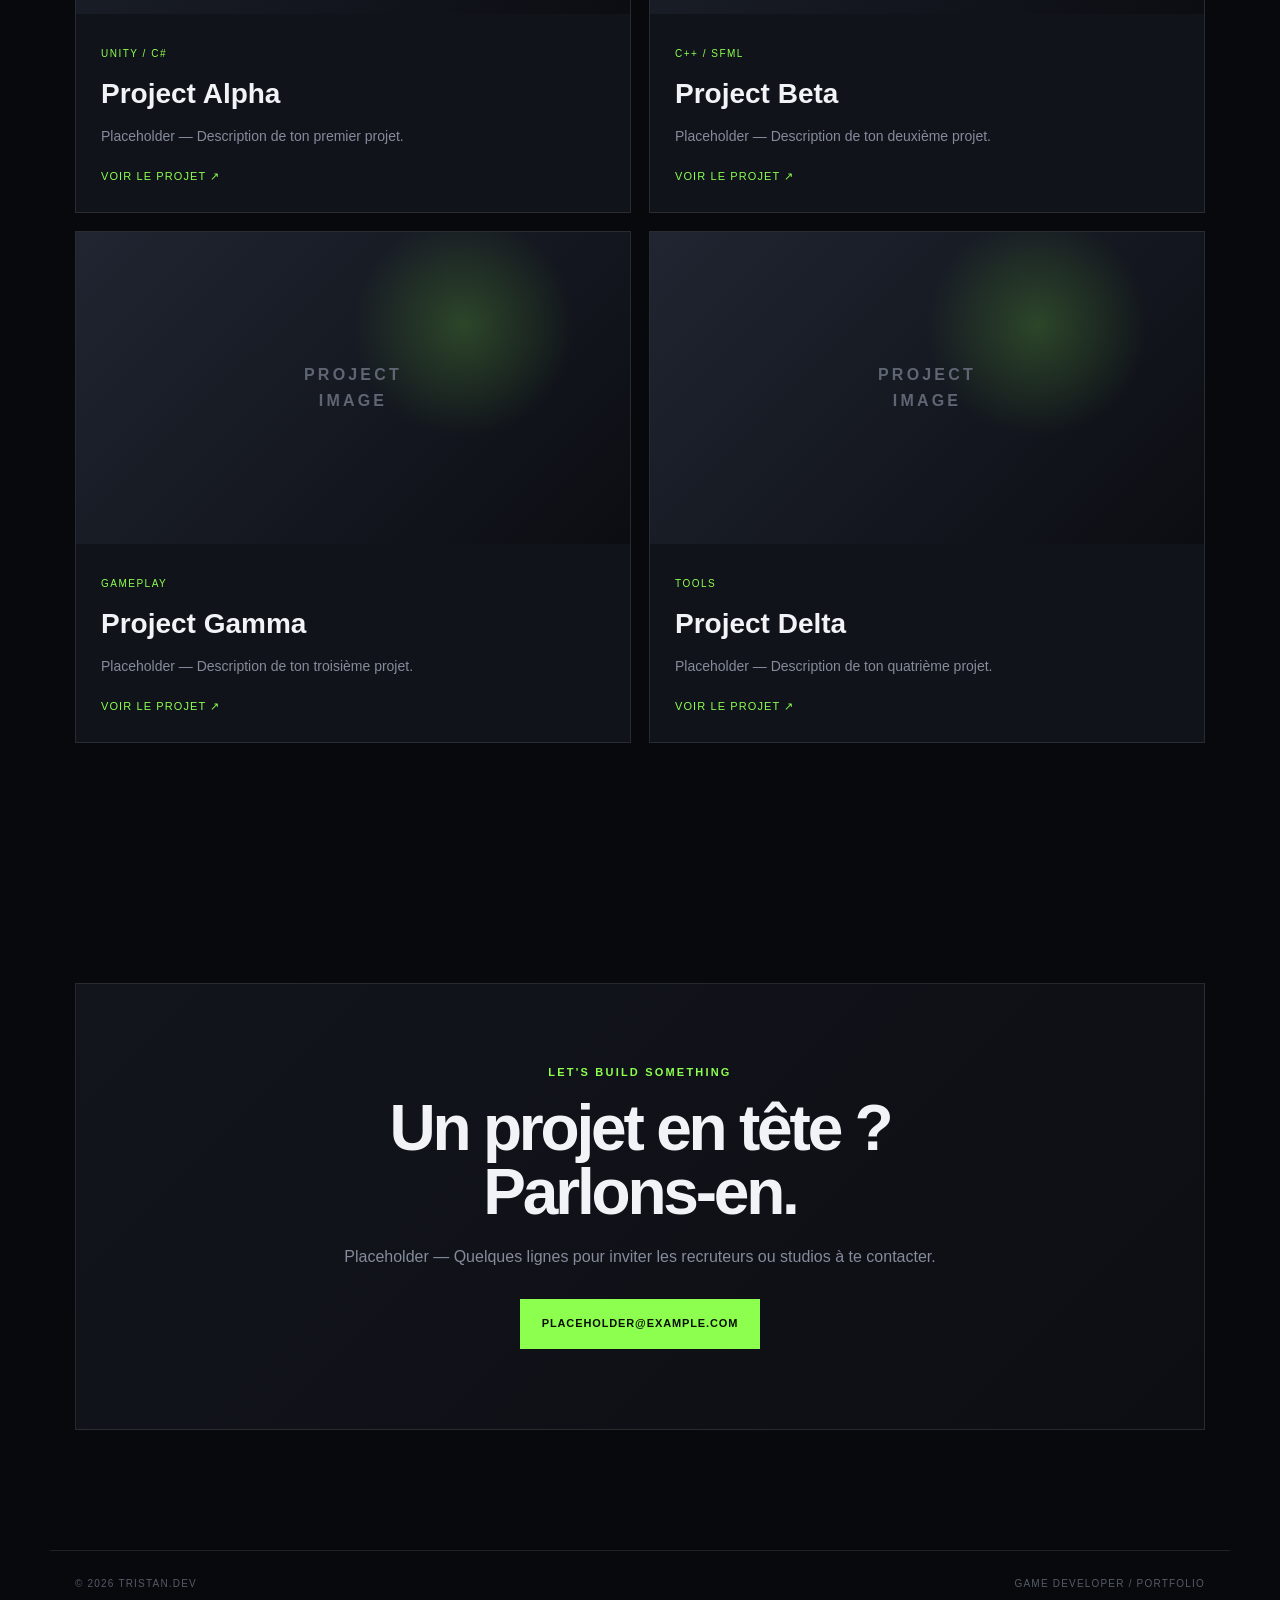
==== commit 57fa7851: "Add files via upload" ====
--- a/index.html
+++ b/index.html
@@ -50,10 +50,12 @@
                     <div class="card-corner top-right"></div>
                     <div class="card-corner bottom-left"></div>
                     <div class="card-corner bottom-right"></div>
-                    <div class="game-card-image placeholder-image" style="background-image:url('assets/Planete.png');background-size:cover;background-position:center"></div>
+                    <div class="game-card-image placeholder-image">
+                        <span>GAME<br>ART<br>PLACEHOLDER</span>
+                    </div>
                     <div class="game-card-info">
                         <span>01 / CURRENT PROJECT</span>
-                        <strong>MOTEUR PHYSIQUE</strong>
+                        <strong>PROJECT NAME</strong>
                     </div>
                 </div>
             </div>
@@ -68,7 +70,9 @@
                 </div>
             </div>
             <div class="about-grid">
-                    <div class="game-card-image placeholder-image" style="background-image:url('assets/Excaligun_display.png');background-size:cover;background-position:center"></div>
+                <div class="about-image placeholder-image">
+                    <span>PHOTO<br>PLACEHOLDER</span>
+                </div>
                 <div class="about-content">
                     <p class="large-text" data-content="about-intro">
                         Placeholder — Une phrase forte qui résume ton profil de développeur de jeux vidéo.
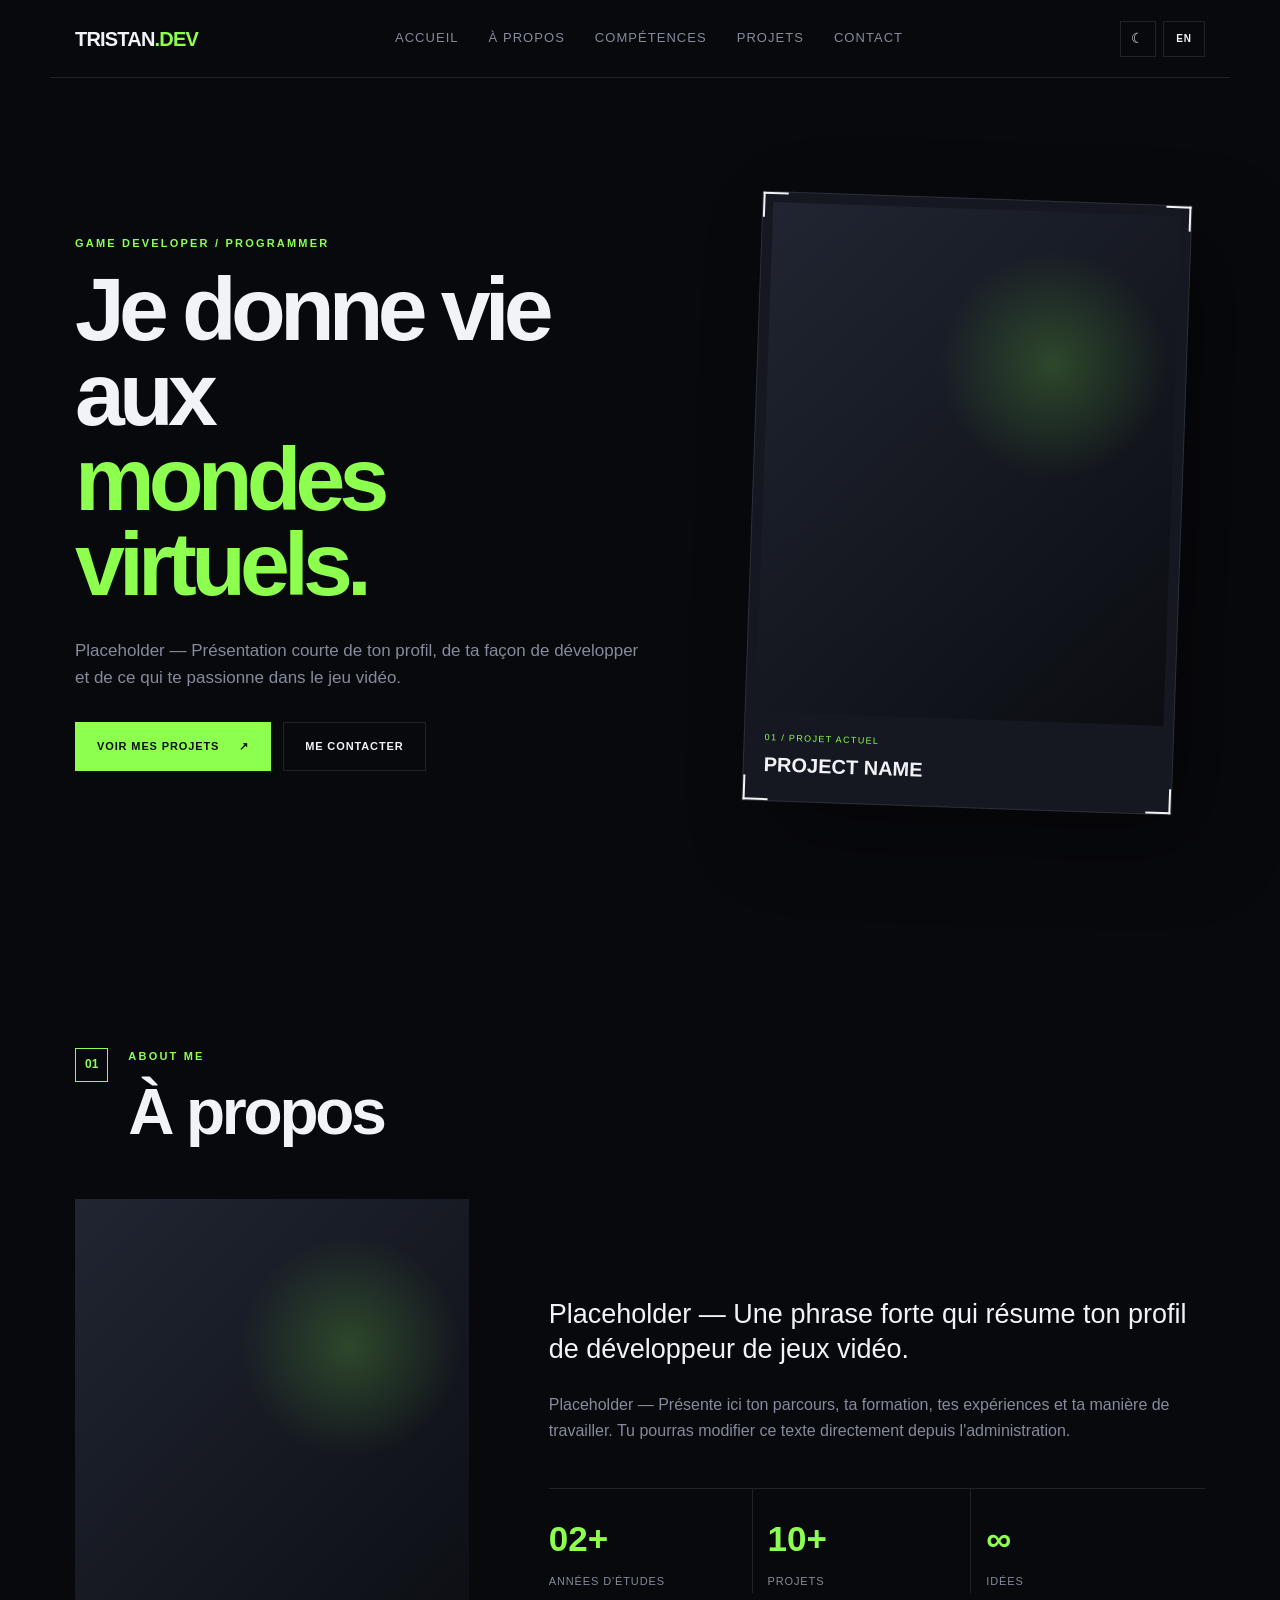
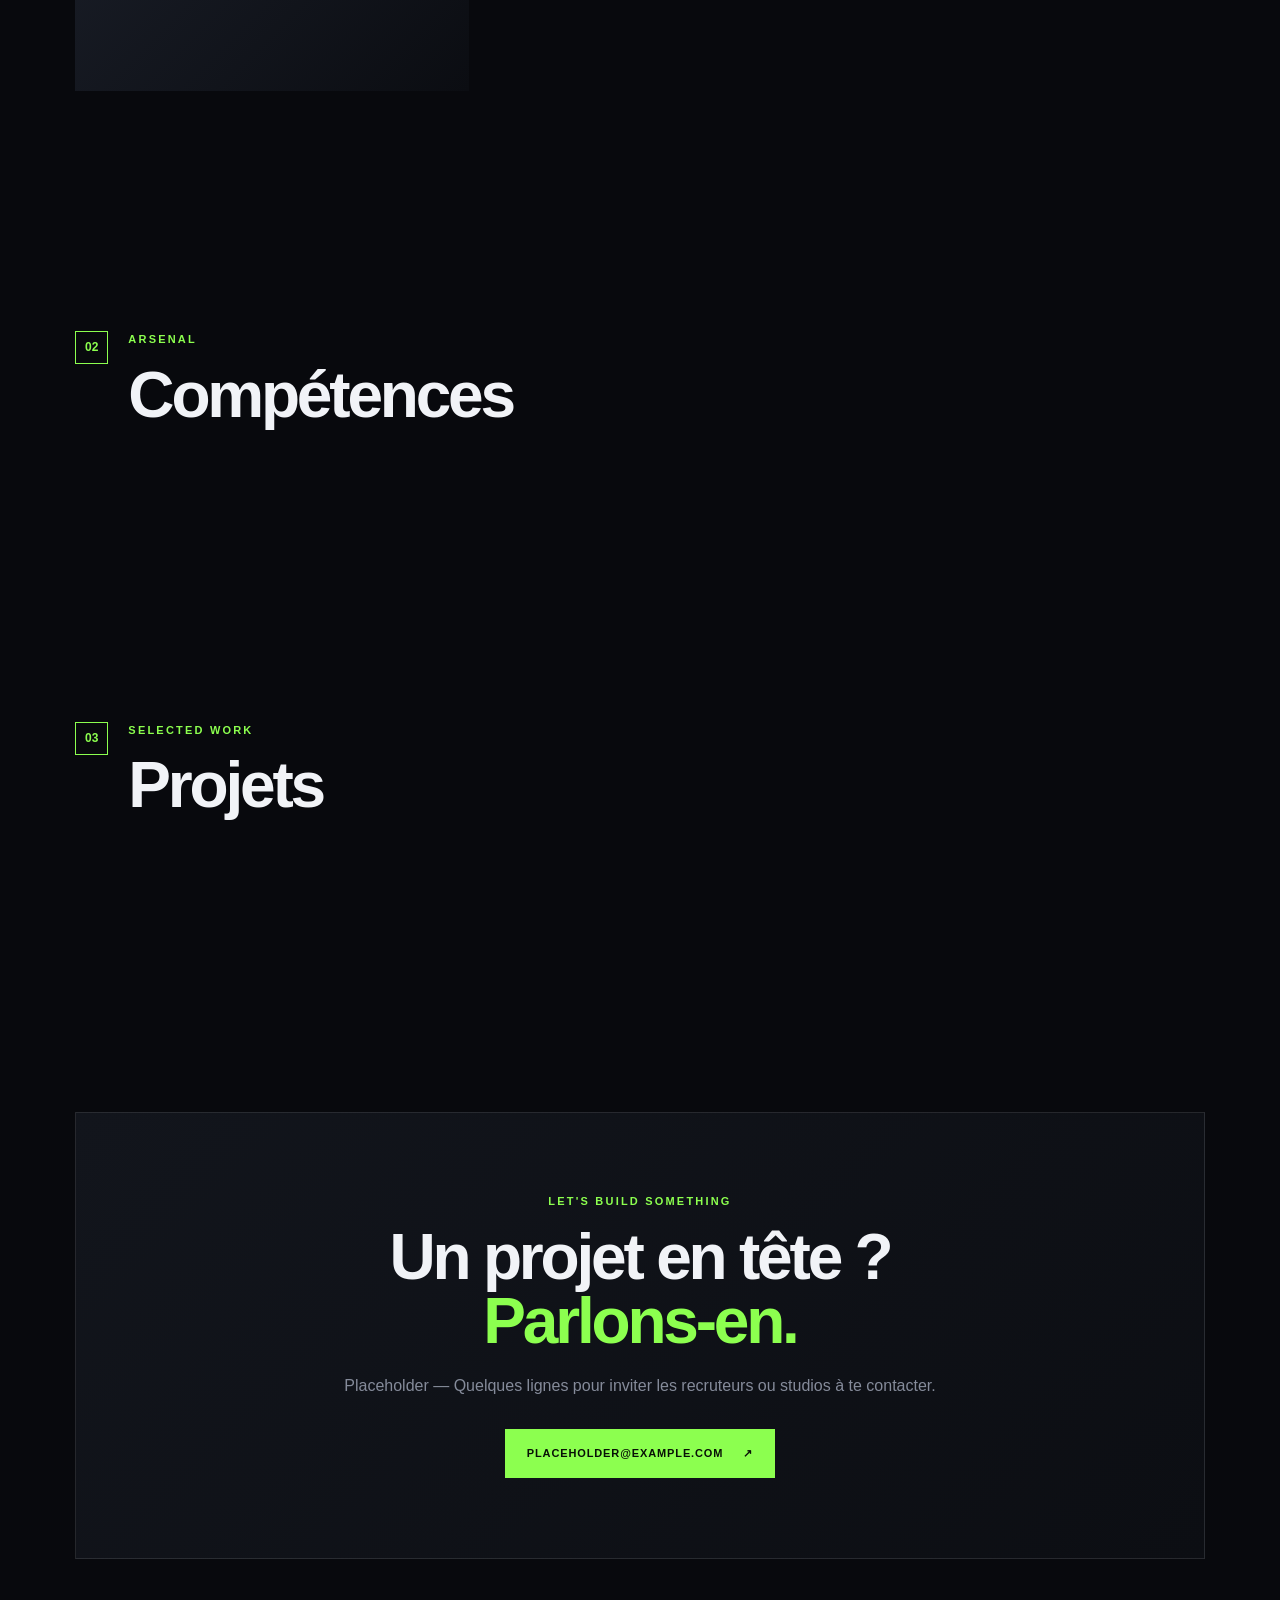
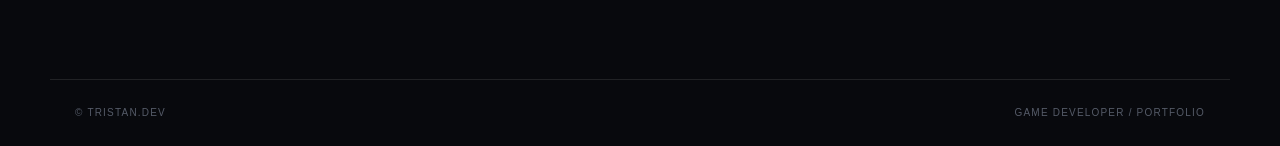
==== commit 7ba9c5c2: "Add files via upload" ====
--- a/index.html
+++ b/index.html
@@ -50,11 +50,9 @@
                     <div class="card-corner top-right"></div>
                     <div class="card-corner bottom-left"></div>
                     <div class="card-corner bottom-right"></div>
-                    <div class="game-card-image placeholder-image">
-                        <span>GAME<br>ART<br>PLACEHOLDER</span>
-                    </div>
+                    <div id="hero-card-image" class="game-card-image placeholder-image"><span id="hero-card-placeholder">PROJECT IMAGE</span></div>
                     <div class="game-card-info">
-                        <span>01 / CURRENT PROJECT</span>
+                        <span data-i18n="hero-card-label">01 / CURRENT PROJECT</span>
                         <strong>PROJECT NAME</strong>
                     </div>
                 </div>
@@ -70,9 +68,7 @@
                 </div>
             </div>
             <div class="about-grid">
-                <div class="about-image placeholder-image">
-                    <span>PHOTO<br>PLACEHOLDER</span>
-                </div>
+                <div id="about-image" class="about-image placeholder-image"><span id="about-image-placeholder">PHOTO<br>PLACEHOLDER</span></div>
                 <div class="about-content">
                     <p class="large-text" data-content="about-intro">
                         Placeholder — Une phrase forte qui résume ton profil de développeur de jeux vidéo.
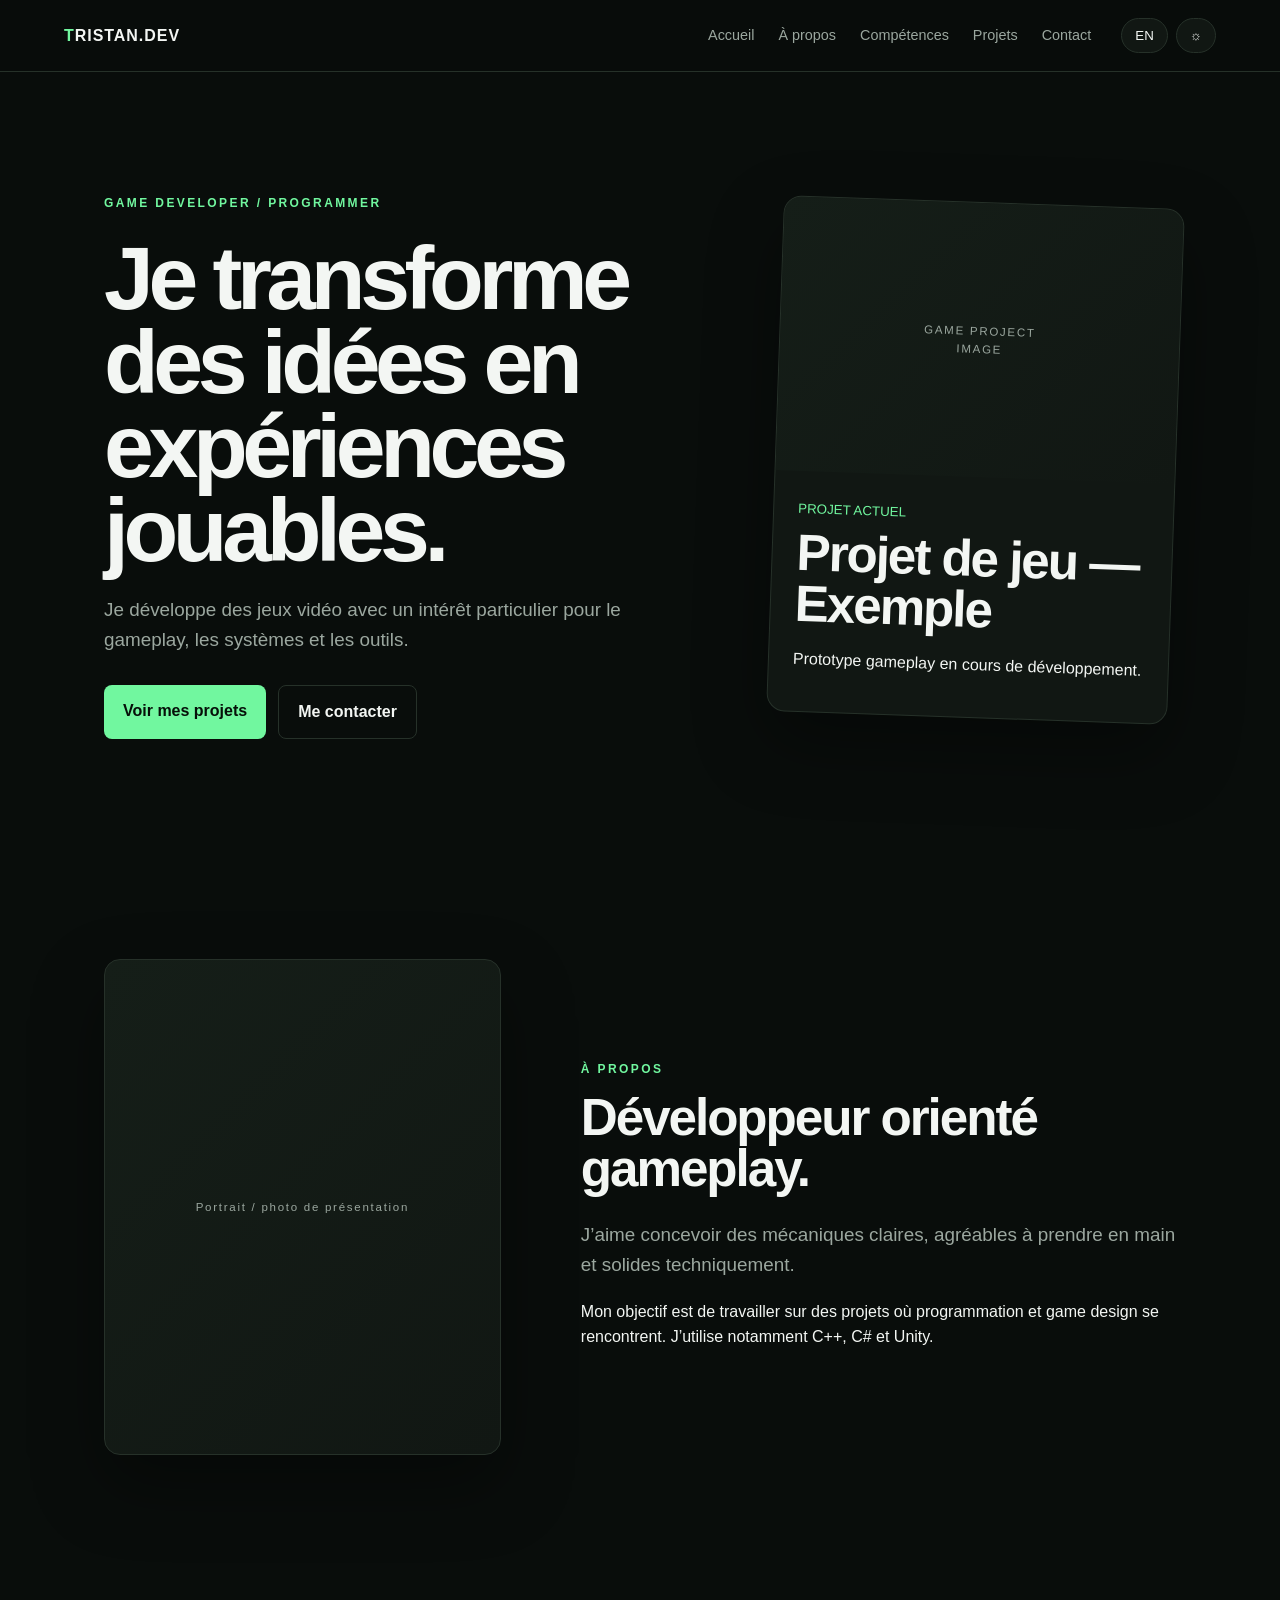
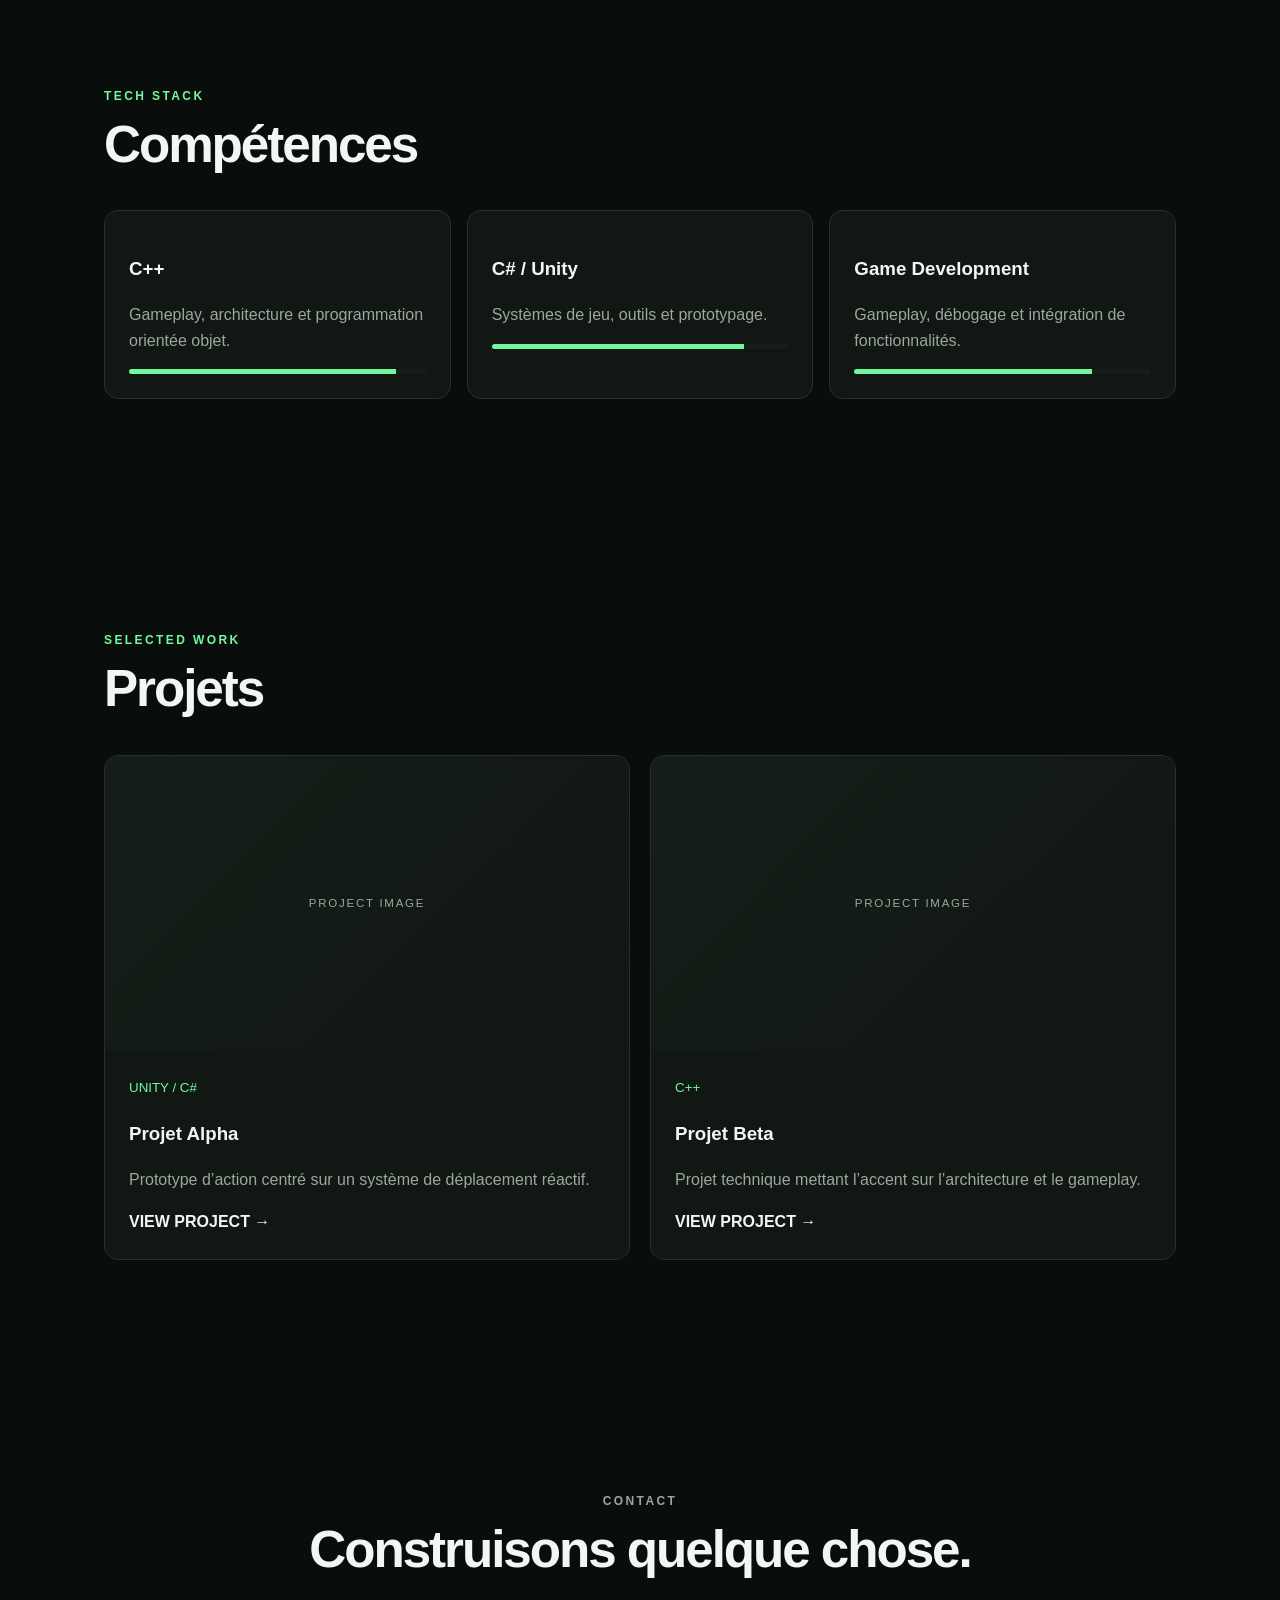
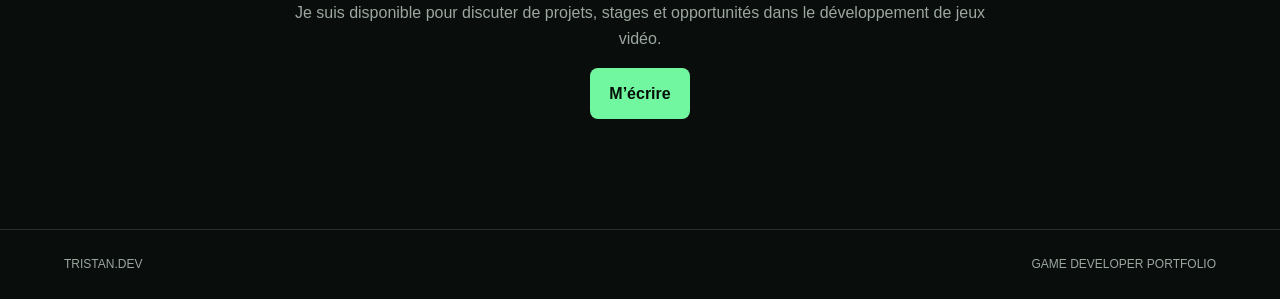
==== commit 90af6b33: "Add files via upload" ====
--- a/index.html
+++ b/index.html
@@ -1,158 +1,46 @@
-<!DOCTYPE html>
+<!doctype html>
 <html lang="fr">
 <head>
-    <meta charset="UTF-8">
-    <meta name="viewport" content="width=device-width, initial-scale=1.0">
-    <meta name="description" content="Portfolio de développeur de jeux vidéo">
-    <title>Portfolio — Game Developer</title>
-    <link rel="stylesheet" href="css/style.css">
+  <meta charset="utf-8">
+  <meta name="viewport" content="width=device-width,initial-scale=1">
+  <meta name="description" content="Portfolio de développeur de jeux vidéo">
+  <title>Game Developer Portfolio</title>
+  <script>document.documentElement.dataset.theme=localStorage.getItem("theme")||"dark";</script>
+  <link rel="stylesheet" href="./css/style.css">
 </head>
 <body>
-    <div class="background-grid"></div>
+<header class="site-header">
+  <a class="logo" href="#home" id="site-name">TRISTAN.DEV</a>
+  <nav id="nav"></nav>
+  <div class="controls">
+    <button id="language" class="icon-button" aria-label="Changer de langue">EN</button>
+    <button id="theme" class="icon-button" aria-label="Changer de thème">☼</button>
+  </div>
+</header>
 
-    <header class="site-header">
-        <a href="#home" class="logo">TRISTAN<span>.DEV</span></a>
-        <button class="mobile-menu" aria-label="Ouvrir le menu">☰</button>
-        <nav class="main-nav">
-            <a href="#home" data-i18n="nav-home">Accueil</a>
-            <a href="#about" data-i18n="nav-about">À propos</a>
-            <a href="#skills" data-i18n="nav-skills">Compétences</a>
-            <a href="#projects" data-i18n="nav-projects">Projets</a>
-            <a href="#contact" data-i18n="nav-contact">Contact</a>
-        </nav>
-        <div class="site-controls">
-            <button id="theme-toggle" class="control-button" type="button" aria-label="Changer de thème">
-                <span id="theme-icon">☾</span>
-            </button>
-            <button id="language-toggle" class="control-button language-button" type="button" aria-label="Changer de langue">
-                <span id="language-label">EN</span>
-            </button>
-        </div>
-    </header>
+<main>
+<section class="hero section" id="home">
+  <div class="hero-copy">
+    <p class="eyebrow" id="hero-eyebrow"></p>
+    <h1 id="hero-title"></h1>
+    <p class="hero-text" id="hero-text"></p>
+    <div class="actions"><a class="button primary" id="hero-primary" href="#projects"></a><a class="button ghost" id="hero-secondary" href="#contact"></a></div>
+  </div>
+  <article class="feature-card">
+    <div class="media placeholder" id="hero-image"><span>GAME PROJECT<br>IMAGE</span></div>
+    <div class="feature-copy"><small id="hero-card-label"></small><h2 id="hero-card-title"></h2><p id="hero-card-text"></p></div>
+  </article>
+</section>
 
-    <main>
-        <section id="home" class="hero section">
-            <div class="hero-content">
-                <p class="eyebrow" data-content="hero-eyebrow">GAME DEVELOPER / PROGRAMMER</p>
-                <h1 data-content="hero-title">Je donne vie aux<br><span>mondes virtuels.</span></h1>
-                <p class="hero-text" data-content="hero-text">
-                    Placeholder — Présentation courte de ton profil, de ta façon de développer
-                    et de ce qui te passionne dans le jeu vidéo.
-                </p>
-                <div class="hero-actions">
-                    <a href="#projects" class="button primary" data-i18n="hero-project-button">Voir mes projets <span>↗</span></a>
-                    <a href="#contact" class="button secondary" data-i18n="hero-contact-button">Me contacter</a>
-                </div>
-            </div>
-            <div class="hero-visual">
-                <div class="game-card">
-                    <div class="card-corner top-left"></div>
-                    <div class="card-corner top-right"></div>
-                    <div class="card-corner bottom-left"></div>
-                    <div class="card-corner bottom-right"></div>
-                    <div id="hero-card-image" class="game-card-image placeholder-image"><span id="hero-card-placeholder">PROJECT IMAGE</span></div>
-                    <div class="game-card-info">
-                        <span data-i18n="hero-card-label">01 / CURRENT PROJECT</span>
-                        <strong>PROJECT NAME</strong>
-                    </div>
-                </div>
-            </div>
-        </section>
+<section class="section split" id="about">
+  <div class="media portrait placeholder" id="about-image"><span id="about-image-caption"></span></div>
+  <div><p class="eyebrow" id="about-eyebrow"></p><h2 id="about-title"></h2><p class="lead" id="about-lead"></p><p id="about-text"></p></div>
+</section>
 
-        <section id="about" class="section about">
-            <div class="section-heading">
-                <span class="section-number">01</span>
-                <div>
-                    <p class="eyebrow" data-i18n="about-eyebrow">ABOUT ME</p>
-                    <h2 data-i18n="about-title">À propos</h2>
-                </div>
-            </div>
-            <div class="about-grid">
-                <div id="about-image" class="about-image placeholder-image"><span id="about-image-placeholder">PHOTO<br>PLACEHOLDER</span></div>
-                <div class="about-content">
-                    <p class="large-text" data-content="about-intro">
-                        Placeholder — Une phrase forte qui résume ton profil de développeur de jeux vidéo.
-                    </p>
-                    <p data-content="about-text">
-                        Placeholder — Présente ici ton parcours, ta formation, tes expériences et ta
-                        manière de travailler. Tu pourras modifier ce texte directement depuis
-                        l'administration.
-                    </p>
-                    <div class="stats">
-                        <div><strong data-content="stat-1-value">02+</strong><span data-content="stat-1-label">Années d'études</span></div>
-                        <div><strong data-content="stat-2-value">10+</strong><span data-content="stat-2-label">Projets</span></div>
-                        <div><strong data-content="stat-3-value">∞</strong><span data-content="stat-3-label">Idées</span></div>
-                    </div>
-                </div>
-            </div>
-        </section>
-
-        <section id="skills" class="section skills">
-            <div class="section-heading">
-                <span class="section-number">02</span>
-                <div>
-                    <p class="eyebrow" data-i18n="skills-eyebrow">ARSENAL</p>
-                    <h2 data-i18n="skills-title">Compétences</h2>
-                </div>
-            </div>
-            <div class="skills-grid" id="skills-list">
-                <article class="skill-card">
-                    <span class="skill-index">01</span>
-                    <h3>C++</h3>
-                    <p>Programmation gameplay, architecture et systèmes.</p>
-                    <div class="skill-line"><span style="width: 90%"></span></div>
-                </article>
-                <article class="skill-card">
-                    <span class="skill-index">02</span>
-                    <h3>C# / Unity</h3>
-                    <p>Gameplay, outils, UI, systèmes et prototypage.</p>
-                    <div class="skill-line"><span style="width: 92%"></span></div>
-                </article>
-                <article class="skill-card">
-                    <span class="skill-index">03</span>
-                    <h3>SFML</h3>
-                    <p>Création de jeux 2D et programmation bas niveau.</p>
-                    <div class="skill-line"><span style="width: 82%"></span></div>
-                </article>
-                <article class="skill-card">
-                    <span class="skill-index">04</span>
-                    <h3>Tools & Systems</h3>
-                    <p>Création d'outils, éditeurs et systèmes personnalisés.</p>
-                    <div class="skill-line"><span style="width: 78%"></span></div>
-                </article>
-            </div>
-        </section>
-
-        <section id="projects" class="section projects">
-            <div class="section-heading">
-                <span class="section-number">03</span>
-                <div>
-                    <p class="eyebrow" data-i18n="projects-eyebrow">SELECTED WORK</p>
-                    <h2 data-i18n="projects-title">Projets</h2>
-                </div>
-            </div>
-            <div class="projects-grid" id="projects-list"></div>
-        </section>
-
-        <section id="contact" class="section contact">
-            <div class="contact-box">
-                <p class="eyebrow" data-i18n="contact-eyebrow">LET'S BUILD SOMETHING</p>
-                <h2 data-content="contact-title">Un projet en tête ?<br><span>Parlons-en.</span></h2>
-                <p data-content="contact-text">
-                    Placeholder — Quelques lignes pour inviter les recruteurs ou studios à te contacter.
-                </p>
-                <a class="button primary" data-content-href="contact-email" href="mailto:placeholder@example.com">
-                    placeholder@example.com <span>↗</span>
-                </a>
-            </div>
-        </section>
-    </main>
-
-    <footer>
-        <span>© <span id="year"></span> TRISTAN.DEV</span>
-        <span>GAME DEVELOPER / PORTFOLIO</span>
-    </footer>
-
-    <script src="js/main.js"></script>
-</body>
-</html>
+<section class="section" id="skills"><p class="eyebrow">TECH STACK</p><h2 id="skills-title"></h2><div class="skills-grid" id="skills-list"></div></section>
+<section class="section" id="projects"><p class="eyebrow">SELECTED WORK</p><h2 id="projects-title"></h2><div class="projects-grid" id="projects-list"></div></section>
+<section class="section contact" id="contact"><p class="eyebrow" id="contact-eyebrow"></p><h2 id="contact-title"></h2><p id="contact-text"></p><a class="button primary" id="contact-button"></a></section>
+</main>
+<footer><span id="footer-name"></span><span>GAME DEVELOPER PORTFOLIO</span></footer>
+<script src="./js/main.js"></script>
+</body></html>
--- a/css/style.css
+++ b/css/style.css
@@ -1,189 +1,12 @@
-:root {
-    --bg: #08090d;
-    --bg-light: #10121a;
-    --panel: #11131b;
-    --panel-hover: #171a24;
-    --text: #f1f3f7;
-    --muted: #858b9a;
-    --accent: #8cff4f;
-    --accent-dark: #5dbd32;
-    --border: rgba(255,255,255,.10);
-    --max-width: 1180px;
-}
 
-* { box-sizing: border-box; margin: 0; padding: 0; }
-html { scroll-behavior: smooth; }
-body {
-    background: var(--bg);
-    color: var(--text);
-    font-family: Inter, Arial, sans-serif;
-    line-height: 1.6;
-    overflow-x: hidden;
-}
-a { color: inherit; text-decoration: none; }
-button, input, textarea { font: inherit; }
-.background-grid {
-    position: fixed; inset: 0; pointer-events: none; opacity: .28; z-index: -1;
-    background-image: linear-gradient(rgba(255,255,255,.025) 1px, transparent 1px),
-                      linear-gradient(90deg, rgba(255,255,255,.025) 1px, transparent 1px);
-    background-size: 50px 50px;
-}
-.site-header {
-    height: 78px; display: flex; align-items: center; justify-content: space-between;
-    max-width: var(--max-width); margin: auto; padding: 0 25px;
-    border-bottom: 1px solid var(--border);
-}
-.logo { font-weight: 900; letter-spacing: -.04em; font-size: 20px; }
-.logo span, h1 span, h2 span { color: var(--accent); }
-.main-nav { display: flex; gap: 30px; }
-.main-nav a { color: var(--muted); font-size: 13px; text-transform: uppercase; letter-spacing: .08em; transition: color .2s; }
-.main-nav a:hover { color: var(--accent); }
-.mobile-menu { display: none; background: none; border: 0; color: white; font-size: 24px; }
-.section { max-width: var(--max-width); margin: auto; padding: 120px 25px; }
-.hero { min-height: calc(100vh - 78px); display: grid; grid-template-columns: 1.1fr .9fr; align-items: center; gap: 70px; }
-.eyebrow { color: var(--accent); font-size: 11px; letter-spacing: .2em; font-weight: 800; margin-bottom: 14px; }
-h1 { font-size: clamp(48px, 7vw, 90px); line-height: .95; letter-spacing: -.065em; }
-.hero-text { color: var(--muted); max-width: 580px; margin: 30px 0; font-size: 17px; }
-.hero-actions { display: flex; gap: 12px; flex-wrap: wrap; }
-.button {
-    display: inline-flex; align-items: center; gap: 20px; padding: 15px 21px;
-    border: 1px solid var(--border); text-transform: uppercase; letter-spacing: .08em;
-    font-size: 11px; font-weight: 800; transition: .2s;
-}
-.button.primary { background: var(--accent); color: #081006; border-color: var(--accent); }
-.button.primary:hover { background: white; border-color: white; }
-.button.secondary:hover { border-color: var(--accent); color: var(--accent); }
-.hero-visual { display: flex; justify-content: center; }
-.game-card {
-    width: min(100%, 430px); padding: 10px; background: #151821;
-    border: 1px solid var(--border); transform: rotate(2deg); position: relative;
-    box-shadow: 30px 30px 80px rgba(0,0,0,.35);
-}
-.placeholder-image {
-    background:
-      radial-gradient(circle at 70% 30%, rgba(140,255,79,.20), transparent 25%),
-      linear-gradient(135deg, #202531, #0b0d12);
-    display: grid; place-items: center; color: #5f6573;
-    text-align: center; font-weight: 900; letter-spacing: .2em;
-}
-.game-card-image { aspect-ratio: 4/5; }
-.game-card-info { padding: 18px 10px 10px; display: grid; gap: 4px; }
-.game-card-info span { font-size: 9px; color: var(--accent); letter-spacing: .15em; }
-.game-card-info strong { font-size: 20px; }
-.card-corner { position: absolute; width: 25px; height: 25px; border-color: var(--accent); z-index: 2; }
-.top-left { top: 0; left: 0; border-top: 2px solid; border-left: 2px solid; }
-.top-right { top: 0; right: 0; border-top: 2px solid; border-right: 2px solid; }
-.bottom-left { bottom: 0; left: 0; border-bottom: 2px solid; border-left: 2px solid; }
-.bottom-right { bottom: 0; right: 0; border-bottom: 2px solid; border-right: 2px solid; }
-.section-heading { display: flex; gap: 20px; align-items: flex-start; margin-bottom: 55px; }
-.section-number { font-size: 12px; color: var(--accent); font-weight: 800; border: 1px solid var(--accent); padding: 6px 9px; }
-h2 { font-size: clamp(38px, 5vw, 64px); line-height: 1; letter-spacing: -.05em; }
-.about-grid { display: grid; grid-template-columns: .75fr 1.25fr; gap: 80px; align-items: center; }
-.about-image { aspect-ratio: 4/5; max-height: 500px; }
-.large-text { font-size: 27px; line-height: 1.3; margin-bottom: 25px; }
-.about-content > p:not(.large-text) { color: var(--muted); }
-.stats { display: grid; grid-template-columns: repeat(3, 1fr); margin-top: 45px; border-top: 1px solid var(--border); }
-.stats div { padding: 22px 15px 0 0; border-right: 1px solid var(--border); margin-right: 15px; }
-.stats div:last-child { border: 0; }
-.stats strong { display: block; font-size: 35px; color: var(--accent); }
-.stats span { color: var(--muted); font-size: 11px; text-transform: uppercase; letter-spacing: .08em; }
-.skills-grid { display: grid; grid-template-columns: repeat(2, 1fr); gap: 12px; }
-.skill-card { background: var(--panel); border: 1px solid var(--border); padding: 30px; transition: .25s; }
-.skill-card:hover { background: var(--panel-hover); transform: translateY(-4px); border-color: rgba(140,255,79,.35); }
-.skill-index { color: var(--accent); font-size: 11px; }
-.skill-card h3 { margin: 25px 0 8px; font-size: 24px; }
-.skill-card p { color: var(--muted); font-size: 14px; }
-.skill-line { height: 2px; background: #292d38; margin-top: 25px; }
-.skill-line span { display: block; height: 100%; background: var(--accent); }
-.projects-grid { display: grid; grid-template-columns: repeat(2, 1fr); gap: 18px; }
-.project-card { border: 1px solid var(--border); background: var(--panel); overflow: hidden; transition: .25s; }
-.project-card:hover { transform: translateY(-5px); border-color: rgba(140,255,79,.4); }
-.project-image { aspect-ratio: 16/9; }
-.project-body { padding: 25px; }
-.project-meta { color: var(--accent); font-size: 10px; text-transform: uppercase; letter-spacing: .15em; }
-.project-body h3 { font-size: 28px; margin: 8px 0; }
-.project-body p { color: var(--muted); font-size: 14px; }
-.project-link { display: inline-block; margin-top: 20px; font-size: 11px; color: var(--accent); text-transform: uppercase; letter-spacing: .1em; }
-.contact-box { border: 1px solid var(--border); background: linear-gradient(135deg, #12151c, #0c0e13); padding: 80px; text-align: center; }
-.contact-box h2 { margin-bottom: 20px; }
-.contact-box p:not(.eyebrow) { color: var(--muted); max-width: 600px; margin: auto auto 30px; }
-footer { max-width: var(--max-width); margin: auto; padding: 25px; border-top: 1px solid var(--border); display: flex; justify-content: space-between; color: #555b68; font-size: 10px; letter-spacing: .12em; }
-@media(max-width: 800px) {
-    .main-nav { display: none; position: absolute; top: 78px; left: 0; right: 0; background: #090a0e; padding: 20px 25px; flex-direction: column; border-bottom: 1px solid var(--border); z-index: 10; }
-    .main-nav.open { display: flex; }
-    .mobile-menu { display: block; }
-    .hero { grid-template-columns: 1fr; padding-top: 80px; }
-    .hero-visual { display: none; }
-    .about-grid { grid-template-columns: 1fr; gap: 35px; }
-    .about-image { max-width: 350px; }
-    .skills-grid, .projects-grid { grid-template-columns: 1fr; }
-    .contact-box { padding: 45px 25px; }
-}
-
-
-/* Theme & language controls */
-.site-controls {
-    display: flex;
-    align-items: center;
-    gap: 7px;
-    margin-left: 20px;
-}
-.control-button {
-    width: 36px;
-    height: 36px;
-    border: 1px solid var(--border);
-    background: transparent;
-    color: var(--text);
-    display: grid;
-    place-items: center;
-    cursor: pointer;
-    font-size: 14px;
-    transition: .2s;
-}
-.control-button:hover {
-    border-color: var(--accent);
-    color: var(--accent);
-}
-.language-button {
-    width: 42px;
-    font-size: 10px;
-    font-weight: 800;
-    letter-spacing: .08em;
-}
-body.light-theme {
-    --bg: #f2f3f5;
-    --bg-light: #ffffff;
-    --panel: #ffffff;
-    --panel-hover: #f7f8fa;
-    --text: #111318;
-    --muted: #646a76;
-    --border: rgba(0,0,0,.12);
-}
-body.light-theme .background-grid {
-    opacity: .45;
-    background-image:
-        linear-gradient(rgba(0,0,0,.035) 1px, transparent 1px),
-        linear-gradient(90deg, rgba(0,0,0,.035) 1px, transparent 1px);
-}
-body.light-theme .game-card {
-    background: #e7e9ed;
-    box-shadow: 30px 30px 80px rgba(0,0,0,.10);
-}
-body.light-theme .placeholder-image {
-    background:
-        radial-gradient(circle at 70% 30%, rgba(93,189,50,.18), transparent 25%),
-        linear-gradient(135deg, #e5e7eb, #f7f8fa);
-    color: #8b919d;
-}
-body.light-theme .skill-line {
-    background: #dfe2e7;
-}
-body.light-theme .contact-box {
-    background: linear-gradient(135deg, #ffffff, #eef0f3);
-}
-@media(max-width: 800px) {
-    .site-controls {
-        margin-left: auto;
-        margin-right: 12px;
-    }
-}
+:root{--bg:#090d0b;--panel:#111713;--panel2:#151e18;--text:#f3f6f3;--muted:#9ba79f;--line:#263129;--accent:#71f79f;--shadow:0 30px 70px rgba(0,0,0,.35)}
+:root[data-theme="light"]{--bg:#f4f7f4;--panel:#fff;--panel2:#edf2ee;--text:#101510;--muted:#667067;--line:#d6ddd7;--accent:#087f3f;--shadow:0 25px 60px rgba(22,38,26,.12)}
+*{box-sizing:border-box}html{scroll-behavior:smooth}body{margin:0;background:var(--bg);color:var(--text);font-family:Inter,Arial,sans-serif;line-height:1.6;transition:.25s}a{color:inherit;text-decoration:none}
+.site-header{position:sticky;top:0;z-index:10;display:flex;align-items:center;gap:30px;padding:18px clamp(22px,5vw,72px);background:color-mix(in srgb,var(--bg) 88%,transparent);backdrop-filter:blur(18px);border-bottom:1px solid var(--line)}
+.logo{font-weight:900;letter-spacing:.06em;margin-right:auto}.logo::first-letter{color:var(--accent)}nav{display:flex;gap:24px}nav a{color:var(--muted);font-size:.9rem}nav a:hover{color:var(--text)}.controls{display:flex;gap:8px}.icon-button{border:1px solid var(--line);background:var(--panel);color:var(--text);border-radius:999px;padding:9px 13px;cursor:pointer}
+.section{max-width:1200px;margin:auto;padding:110px clamp(22px,5vw,70px)}.hero{min-height:86vh;display:grid;grid-template-columns:1.2fr .8fr;align-items:center;gap:70px}.eyebrow{color:var(--accent);font-size:.75rem;font-weight:800;letter-spacing:.2em;text-transform:uppercase}.hero h1{font-size:clamp(3.3rem,7vw,7rem);line-height:.94;letter-spacing:-.06em;margin:.25em 0}.hero-text,.lead{font-size:1.18rem;color:var(--muted);max-width:700px}.actions{display:flex;gap:12px;margin-top:30px}.button{display:inline-flex;padding:13px 19px;border-radius:8px;font-weight:800}.primary{background:var(--accent);color:#061009}.ghost{border:1px solid var(--line)}
+.feature-card{background:var(--panel);border:1px solid var(--line);border-radius:18px;overflow:hidden;box-shadow:var(--shadow);transform:rotate(2deg)}.media{background-size:cover;background-position:center}.feature-card .media{aspect-ratio:16/11}.placeholder{display:grid;place-items:center;background:linear-gradient(135deg,var(--panel2),var(--panel));color:var(--muted);text-align:center;letter-spacing:.15em;font-size:.72rem}.feature-copy{padding:24px}.feature-copy small{color:var(--accent)}.feature-copy h2{margin:.4rem 0}
+.split{display:grid;grid-template-columns:.8fr 1.2fr;gap:80px;align-items:center}.portrait{aspect-ratio:4/5;border:1px solid var(--line);border-radius:16px;box-shadow:var(--shadow)}h2{font-size:clamp(2.2rem,4vw,4rem);line-height:1;margin:.25em 0 .5em;letter-spacing:-.04em}
+.skills-grid{display:grid;grid-template-columns:repeat(3,1fr);gap:16px;margin-top:40px}.skill,.project{background:var(--panel);border:1px solid var(--line);border-radius:14px;padding:24px}.skill p,.project p{color:var(--muted)}.meter{height:5px;background:var(--panel2);border-radius:9px;overflow:hidden}.meter i{display:block;height:100%;background:var(--accent)}
+.projects-grid{display:grid;grid-template-columns:repeat(2,1fr);gap:20px;margin-top:40px}.project{padding:0;overflow:hidden}.project .media{aspect-ratio:16/9}.project-copy{padding:24px}.project small{color:var(--accent)}.project a{font-weight:800}.contact{text-align:center;max-width:850px}.contact p{color:var(--muted)}footer{border-top:1px solid var(--line);padding:25px clamp(22px,5vw,72px);display:flex;justify-content:space-between;color:var(--muted);font-size:.75rem}
+@media(max-width:800px){nav{display:none}.hero,.split{grid-template-columns:1fr}.hero{padding-top:70px;gap:35px}.feature-card{transform:none}.skills-grid,.projects-grid{grid-template-columns:1fr}.section{padding-top:75px;padding-bottom:75px}}
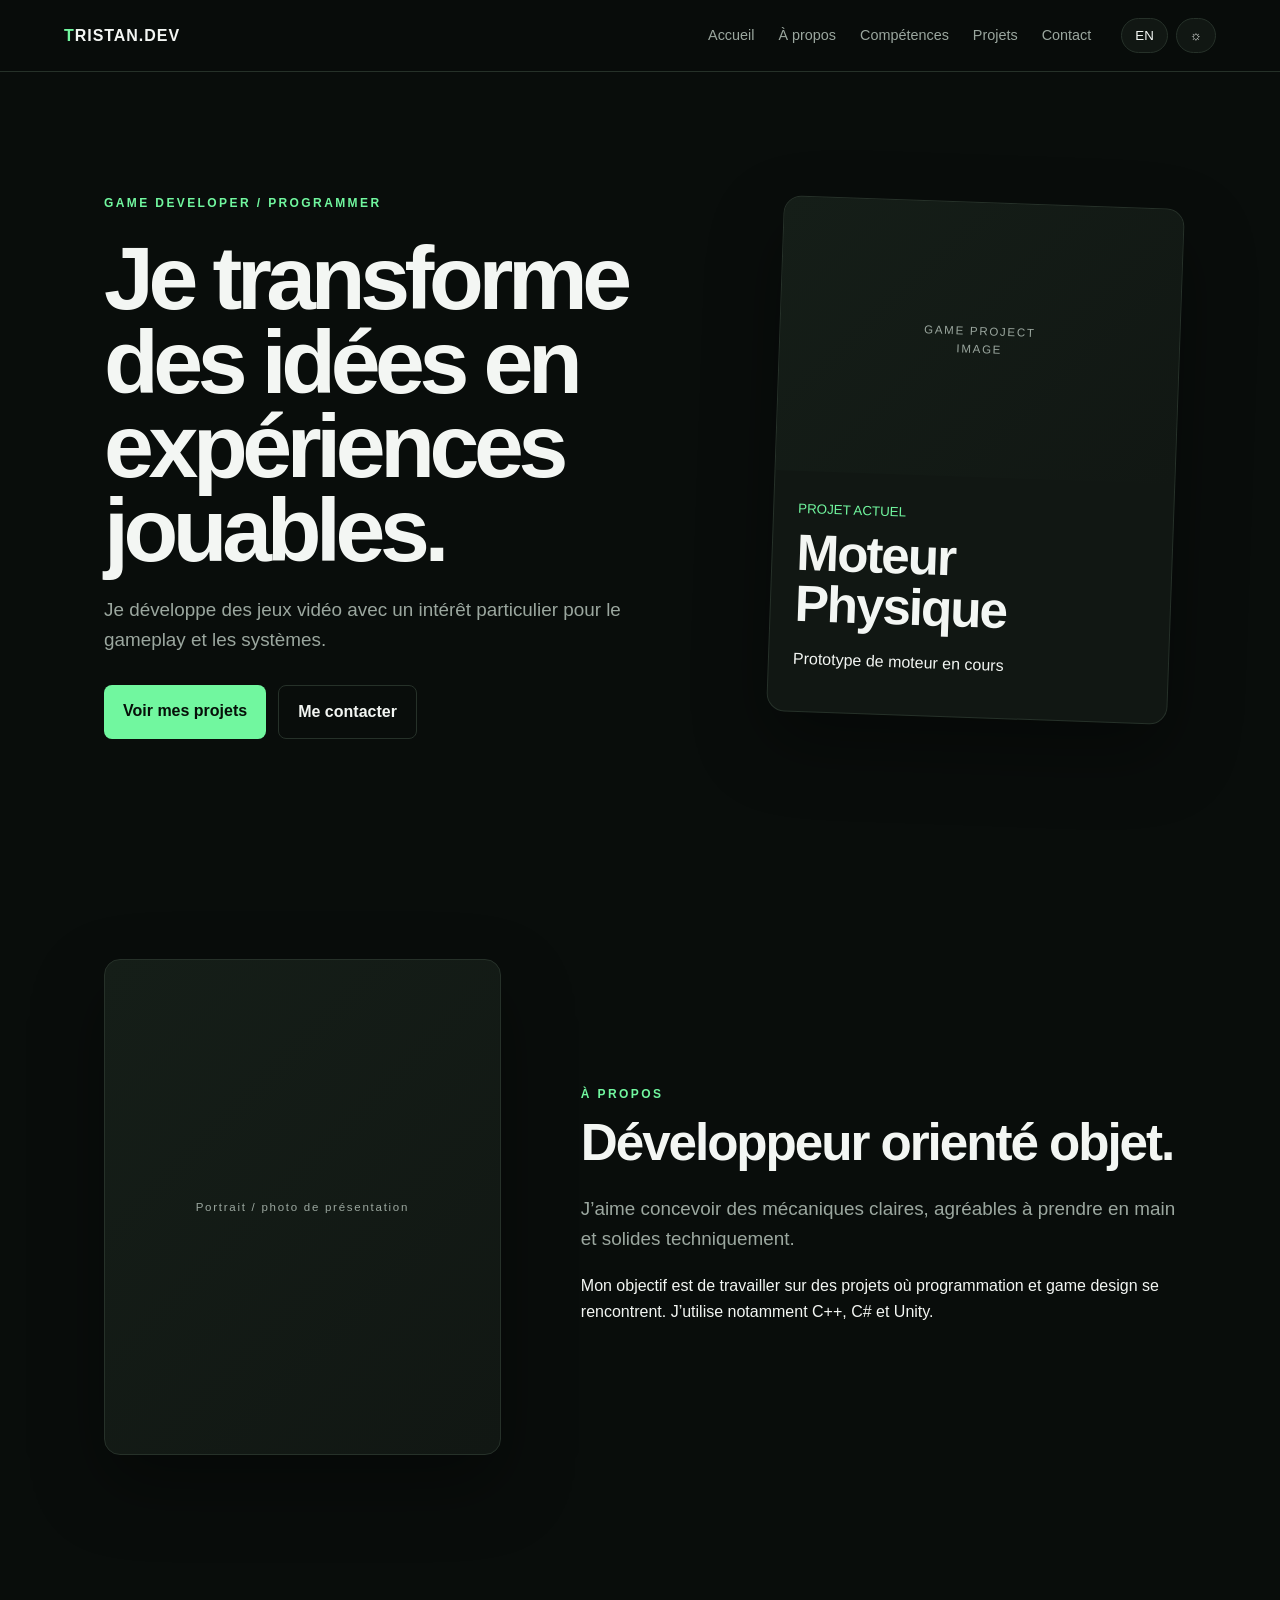
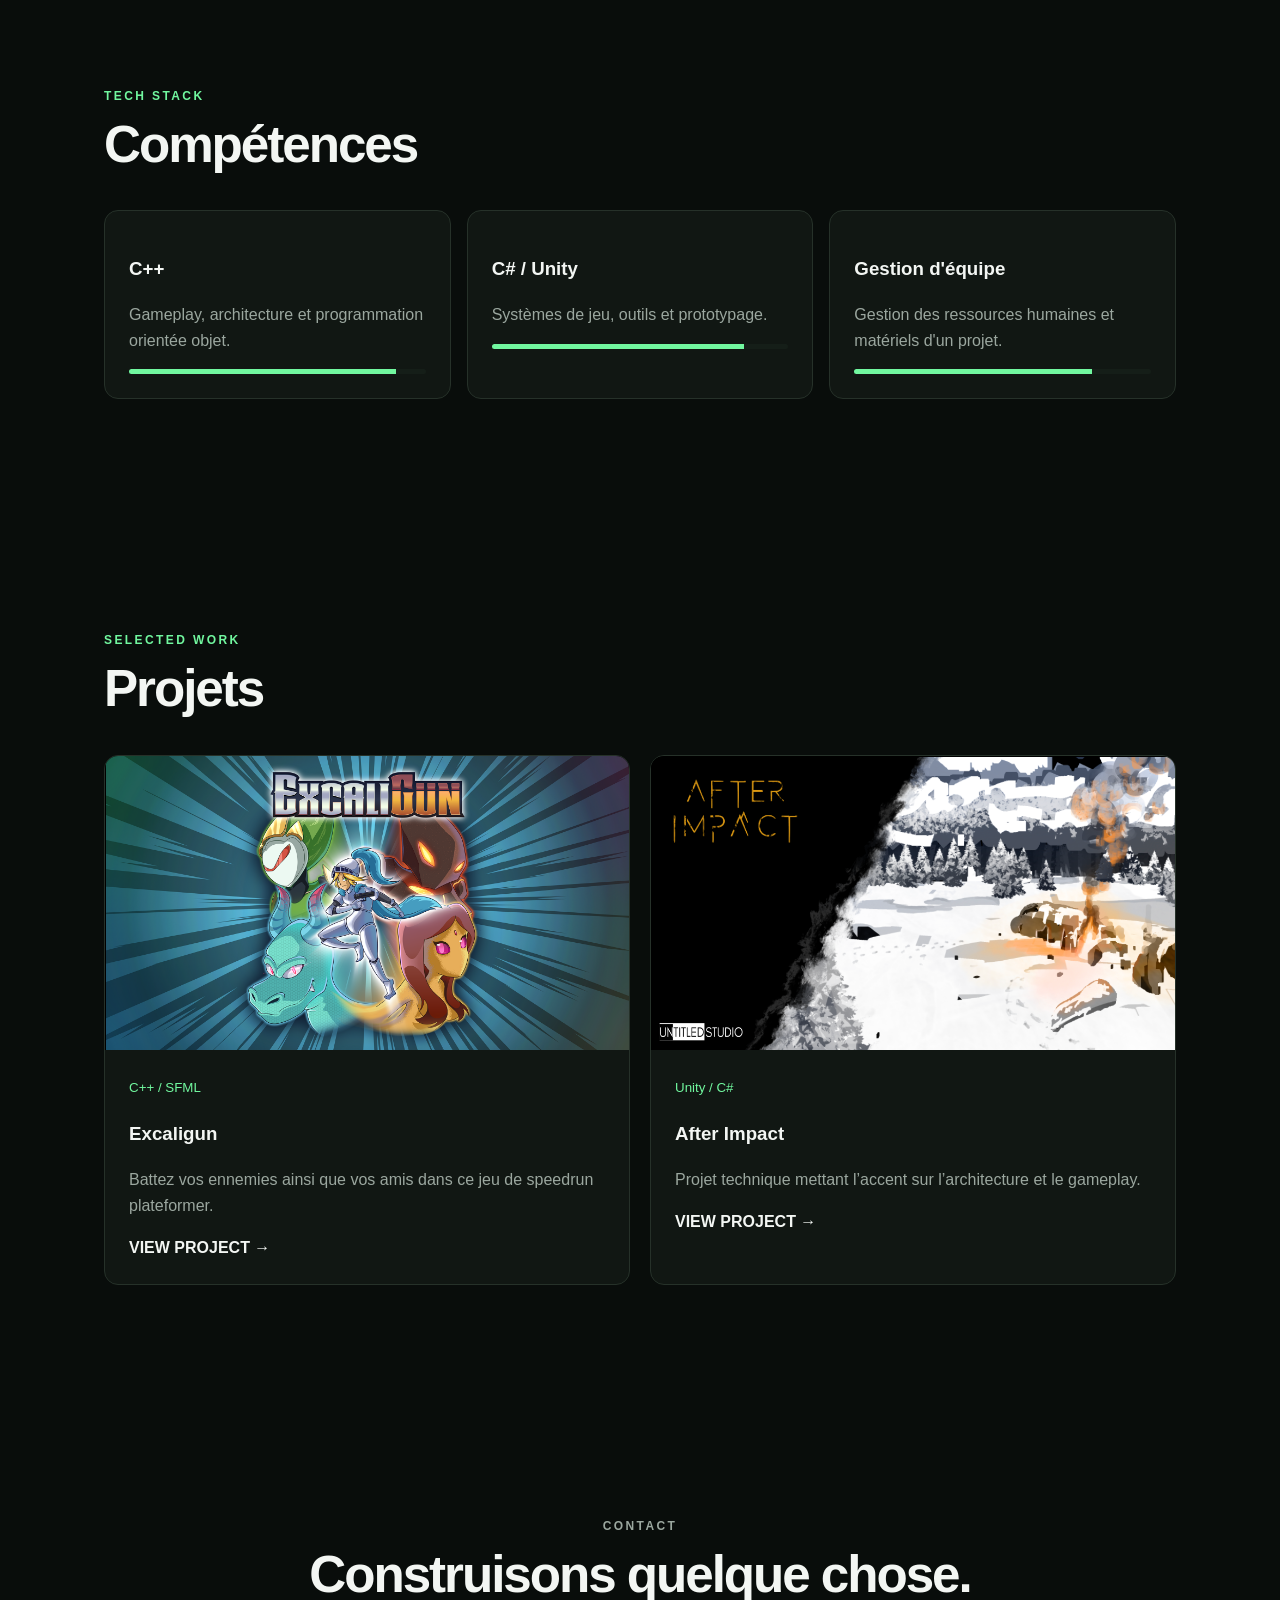
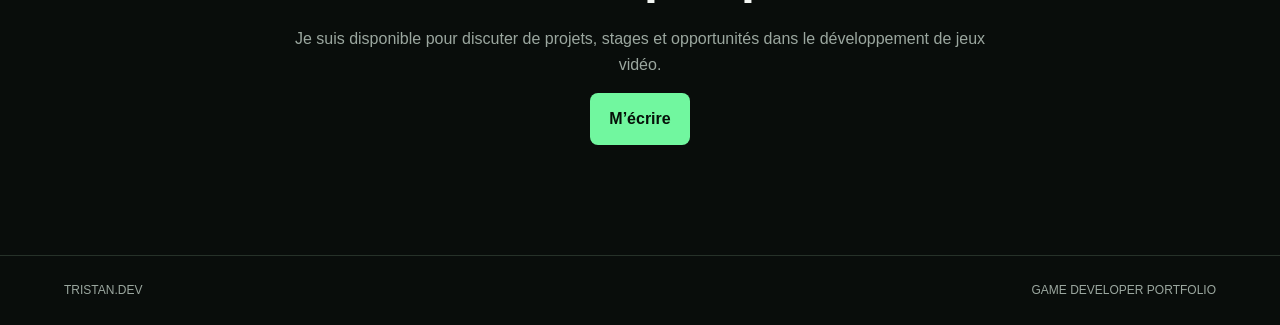
==== commit 53ff8535: "Add files via upload" ====
--- a/index.html
+++ b/index.html
@@ -42,5 +42,5 @@
 <section class="section contact" id="contact"><p class="eyebrow" id="contact-eyebrow"></p><h2 id="contact-title"></h2><p id="contact-text"></p><a class="button primary" id="contact-button"></a></section>
 </main>
 <footer><span id="footer-name"></span><span>GAME DEVELOPER PORTFOLIO</span></footer>
-<script src="./js/main.js"></script>
+<script src="./js/main.js?v=skills-lang-fix-1"></script>
 </body></html>
--- a/css/style.css
+++ b/css/style.css
@@ -1,12 +1,528 @@
-
-:root{--bg:#090d0b;--panel:#111713;--panel2:#151e18;--text:#f3f6f3;--muted:#9ba79f;--line:#263129;--accent:#71f79f;--shadow:0 30px 70px rgba(0,0,0,.35)}
-:root[data-theme="light"]{--bg:#f4f7f4;--panel:#fff;--panel2:#edf2ee;--text:#101510;--muted:#667067;--line:#d6ddd7;--accent:#087f3f;--shadow:0 25px 60px rgba(22,38,26,.12)}
-*{box-sizing:border-box}html{scroll-behavior:smooth}body{margin:0;background:var(--bg);color:var(--text);font-family:Inter,Arial,sans-serif;line-height:1.6;transition:.25s}a{color:inherit;text-decoration:none}
-.site-header{position:sticky;top:0;z-index:10;display:flex;align-items:center;gap:30px;padding:18px clamp(22px,5vw,72px);background:color-mix(in srgb,var(--bg) 88%,transparent);backdrop-filter:blur(18px);border-bottom:1px solid var(--line)}
-.logo{font-weight:900;letter-spacing:.06em;margin-right:auto}.logo::first-letter{color:var(--accent)}nav{display:flex;gap:24px}nav a{color:var(--muted);font-size:.9rem}nav a:hover{color:var(--text)}.controls{display:flex;gap:8px}.icon-button{border:1px solid var(--line);background:var(--panel);color:var(--text);border-radius:999px;padding:9px 13px;cursor:pointer}
-.section{max-width:1200px;margin:auto;padding:110px clamp(22px,5vw,70px)}.hero{min-height:86vh;display:grid;grid-template-columns:1.2fr .8fr;align-items:center;gap:70px}.eyebrow{color:var(--accent);font-size:.75rem;font-weight:800;letter-spacing:.2em;text-transform:uppercase}.hero h1{font-size:clamp(3.3rem,7vw,7rem);line-height:.94;letter-spacing:-.06em;margin:.25em 0}.hero-text,.lead{font-size:1.18rem;color:var(--muted);max-width:700px}.actions{display:flex;gap:12px;margin-top:30px}.button{display:inline-flex;padding:13px 19px;border-radius:8px;font-weight:800}.primary{background:var(--accent);color:#061009}.ghost{border:1px solid var(--line)}
-.feature-card{background:var(--panel);border:1px solid var(--line);border-radius:18px;overflow:hidden;box-shadow:var(--shadow);transform:rotate(2deg)}.media{background-size:cover;background-position:center}.feature-card .media{aspect-ratio:16/11}.placeholder{display:grid;place-items:center;background:linear-gradient(135deg,var(--panel2),var(--panel));color:var(--muted);text-align:center;letter-spacing:.15em;font-size:.72rem}.feature-copy{padding:24px}.feature-copy small{color:var(--accent)}.feature-copy h2{margin:.4rem 0}
-.split{display:grid;grid-template-columns:.8fr 1.2fr;gap:80px;align-items:center}.portrait{aspect-ratio:4/5;border:1px solid var(--line);border-radius:16px;box-shadow:var(--shadow)}h2{font-size:clamp(2.2rem,4vw,4rem);line-height:1;margin:.25em 0 .5em;letter-spacing:-.04em}
-.skills-grid{display:grid;grid-template-columns:repeat(3,1fr);gap:16px;margin-top:40px}.skill,.project{background:var(--panel);border:1px solid var(--line);border-radius:14px;padding:24px}.skill p,.project p{color:var(--muted)}.meter{height:5px;background:var(--panel2);border-radius:9px;overflow:hidden}.meter i{display:block;height:100%;background:var(--accent)}
-.projects-grid{display:grid;grid-template-columns:repeat(2,1fr);gap:20px;margin-top:40px}.project{padding:0;overflow:hidden}.project .media{aspect-ratio:16/9}.project-copy{padding:24px}.project small{color:var(--accent)}.project a{font-weight:800}.contact{text-align:center;max-width:850px}.contact p{color:var(--muted)}footer{border-top:1px solid var(--line);padding:25px clamp(22px,5vw,72px);display:flex;justify-content:space-between;color:var(--muted);font-size:.75rem}
-@media(max-width:800px){nav{display:none}.hero,.split{grid-template-columns:1fr}.hero{padding-top:70px;gap:35px}.feature-card{transform:none}.skills-grid,.projects-grid{grid-template-columns:1fr}.section{padding-top:75px;padding-bottom:75px}}
+:root {
+    --bg: #090d0b;
+    --panel: #111713;
+    --panel2: #151e18;
+    --text: #f3f6f3;
+    --muted: #9ba79f;
+    --line: #263129;
+    --accent: #71f79f;
+    --shadow: 0 30px 70px rgba(0, 0, 0, .35);
+}
+
+:root[data-theme="light"] {
+    --bg: #f4f7f4;
+    --panel: #fff;
+    --panel2: #edf2ee;
+    --text: #101510;
+    --muted: #667067;
+    --line: #d6ddd7;
+    --accent: #087f3f;
+    --shadow: 0 25px 60px rgba(22, 38, 26, .12);
+}
+
+* {
+    box-sizing: border-box;
+}
+
+html {
+    scroll-behavior: smooth;
+}
+
+body {
+    margin: 0;
+    background: var(--bg);
+    color: var(--text);
+    font-family: Inter, Arial, sans-serif;
+    line-height: 1.6;
+    transition: .25s;
+}
+
+a {
+    color: inherit;
+    text-decoration: none;
+}
+
+
+/* =========================
+   HEADER
+   ========================= */
+
+.site-header {
+    position: sticky;
+    top: 0;
+    z-index: 10;
+
+    display: flex;
+    align-items: center;
+    gap: 30px;
+
+    padding: 18px clamp(22px, 5vw, 72px);
+
+    background: color-mix(
+        in srgb,
+        var(--bg) 88%,
+        transparent
+    );
+
+    backdrop-filter: blur(18px);
+
+    border-bottom: 1px solid var(--line);
+}
+
+.logo {
+    font-weight: 900;
+    letter-spacing: .06em;
+    margin-right: auto;
+}
+
+.logo::first-letter {
+    color: var(--accent);
+}
+
+nav {
+    display: flex;
+    gap: 24px;
+}
+
+nav a {
+    color: var(--muted);
+    font-size: .9rem;
+}
+
+nav a:hover {
+    color: var(--text);
+}
+
+.controls {
+    display: flex;
+    gap: 8px;
+}
+
+.icon-button {
+    border: 1px solid var(--line);
+    background: var(--panel);
+    color: var(--text);
+
+    border-radius: 999px;
+
+    padding: 9px 13px;
+
+    cursor: pointer;
+}
+
+
+/* =========================
+   SECTIONS
+   ========================= */
+
+.section {
+    max-width: 1200px;
+    margin: auto;
+
+    padding: 110px clamp(22px, 5vw, 70px);
+}
+
+
+/* =========================
+   HERO
+   ========================= */
+
+.hero {
+    min-height: 86vh;
+
+    display: grid;
+
+    grid-template-columns:
+        1.2fr .8fr;
+
+    align-items: center;
+
+    gap: 70px;
+}
+
+.eyebrow {
+    color: var(--accent);
+
+    font-size: .75rem;
+
+    font-weight: 800;
+
+    letter-spacing: .2em;
+
+    text-transform: uppercase;
+}
+
+.hero h1 {
+    font-size: clamp(
+        3.3rem,
+        7vw,
+        7rem
+    );
+
+    line-height: .94;
+
+    letter-spacing: -.06em;
+
+    margin: .25em 0;
+}
+
+.hero-text,
+.lead {
+    font-size: 1.18rem;
+
+    color: var(--muted);
+
+    max-width: 700px;
+}
+
+.actions {
+    display: flex;
+
+    gap: 12px;
+
+    margin-top: 30px;
+}
+
+
+/* =========================
+   BUTTONS
+   ========================= */
+
+.button {
+    display: inline-flex;
+
+    padding: 13px 19px;
+
+    border-radius: 8px;
+
+    font-weight: 800;
+}
+
+.primary {
+    background: var(--accent);
+
+    color: #061009;
+}
+
+.ghost {
+    border: 1px solid var(--line);
+}
+
+
+/* =========================
+   HERO CARD
+   ========================= */
+
+.feature-card {
+    background: var(--panel);
+
+    border: 1px solid var(--line);
+
+    border-radius: 18px;
+
+    overflow: hidden;
+
+    box-shadow: var(--shadow);
+
+    transform: rotate(2deg);
+}
+
+
+/* =========================
+   IMAGES
+   ========================= */
+
+.media {
+    background-size: cover;
+    background-position: center;
+    background-repeat: no-repeat;
+}
+
+
+/* Image de la carte Hero */
+
+.feature-card .media {
+    width: 100%;
+
+    aspect-ratio: 16 / 11;
+
+    background-size: cover;
+    background-position: center;
+    background-repeat: no-repeat;
+}
+
+
+/* Placeholder lorsqu'il n'y a pas d'image */
+
+.placeholder {
+    display: grid;
+
+    place-items: center;
+
+    background:
+        linear-gradient(
+            135deg,
+            var(--panel2),
+            var(--panel)
+        );
+
+    color: var(--muted);
+
+    text-align: center;
+
+    letter-spacing: .15em;
+
+    font-size: .72rem;
+}
+
+.feature-copy {
+    padding: 24px;
+}
+
+.feature-copy small {
+    color: var(--accent);
+}
+
+.feature-copy h2 {
+    margin: .4rem 0;
+}
+
+
+/* =========================
+   ABOUT
+   ========================= */
+
+.split {
+    display: grid;
+
+    grid-template-columns:
+        .8fr 1.2fr;
+
+    gap: 80px;
+
+    align-items: center;
+}
+
+.portrait {
+    aspect-ratio: 4 / 5;
+
+    border: 1px solid var(--line);
+
+    border-radius: 16px;
+
+    box-shadow: var(--shadow);
+
+    background-size: cover;
+    background-position: center;
+    background-repeat: no-repeat;
+}
+
+
+/* =========================
+   TITLES
+   ========================= */
+
+h2 {
+    font-size: clamp(
+        2.2rem,
+        4vw,
+        4rem
+    );
+
+    line-height: 1;
+
+    margin: .25em 0 .5em;
+
+    letter-spacing: -.04em;
+}
+
+
+/* =========================
+   SKILLS
+   ========================= */
+
+.skills-grid {
+    display: grid;
+
+    grid-template-columns:
+        repeat(3, 1fr);
+
+    gap: 16px;
+
+    margin-top: 40px;
+}
+
+.skill,
+.project {
+    background: var(--panel);
+
+    border: 1px solid var(--line);
+
+    border-radius: 14px;
+
+    padding: 24px;
+}
+
+.skill p,
+.project p {
+    color: var(--muted);
+}
+
+.meter {
+    height: 5px;
+
+    background: var(--panel2);
+
+    border-radius: 9px;
+
+    overflow: hidden;
+}
+
+.meter i {
+    display: block;
+
+    height: 100%;
+
+    background: var(--accent);
+}
+
+
+/* =========================
+   PROJECTS
+   ========================= */
+
+.projects-grid {
+    display: grid;
+
+    grid-template-columns:
+        repeat(2, 1fr);
+
+    gap: 20px;
+
+    margin-top: 40px;
+}
+
+.project {
+    padding: 0;
+
+    overflow: hidden;
+}
+
+
+/*
+   IMPORTANT :
+   Toutes les images des projets
+   utilisent exactement le même ratio.
+*/
+
+.project .media {
+    width: 100%;
+    aspect-ratio: 16 / 9;
+    background-size: contain;
+    background-position: center;
+    background-repeat: no-repeat;
+    background-color: #000;
+}
+
+
+/*
+   Si tu utilises plus tard une balise <img>
+   à la place d'une background-image,
+   elle sera également correctement recadrée.
+*/
+
+.project .media img {
+    width: 100%;
+    height: 100%;
+
+    object-fit: cover;
+    object-position: center;
+
+    display: block;
+}
+
+
+.project-copy {
+    padding: 24px;
+}
+
+.project small {
+    color: var(--accent);
+}
+
+.project a {
+    font-weight: 800;
+}
+
+
+/* =========================
+   CONTACT
+   ========================= */
+
+.contact {
+    text-align: center;
+
+    max-width: 850px;
+}
+
+.contact p {
+    color: var(--muted);
+}
+
+
+/* =========================
+   FOOTER
+   ========================= */
+
+footer {
+    border-top: 1px solid var(--line);
+
+    padding:
+        25px
+        clamp(22px, 5vw, 72px);
+
+    display: flex;
+
+    justify-content: space-between;
+
+    color: var(--muted);
+
+    font-size: .75rem;
+}
+
+
+/* =========================
+   MOBILE
+   ========================= */
+
+@media (max-width: 800px) {
+
+    nav {
+        display: none;
+    }
+
+    .hero,
+    .split {
+        grid-template-columns: 1fr;
+    }
+
+    .hero {
+        padding-top: 70px;
+
+        gap: 35px;
+    }
+
+    .feature-card {
+        transform: none;
+    }
+
+    .skills-grid,
+    .projects-grid {
+        grid-template-columns: 1fr;
+    }
+
+    .section {
+        padding-top: 75px;
+        padding-bottom: 75px;
+    }
+}
